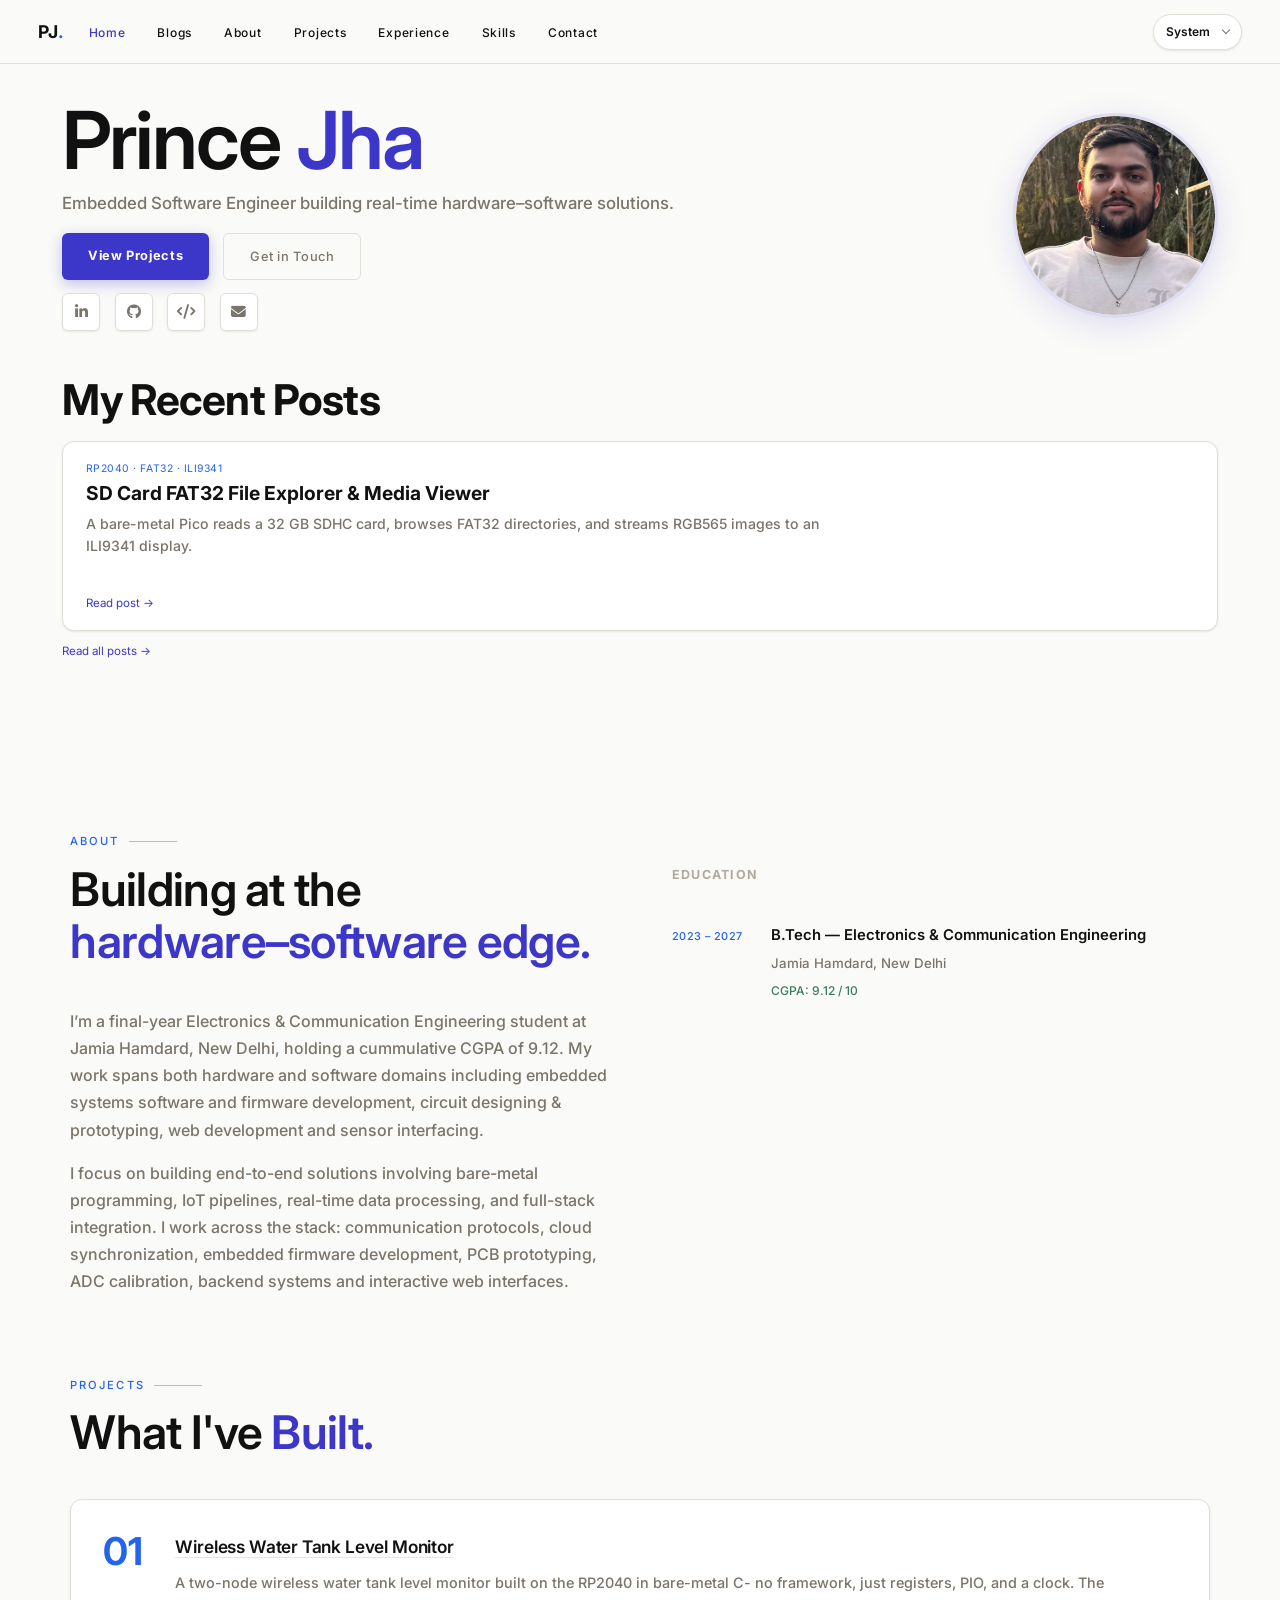
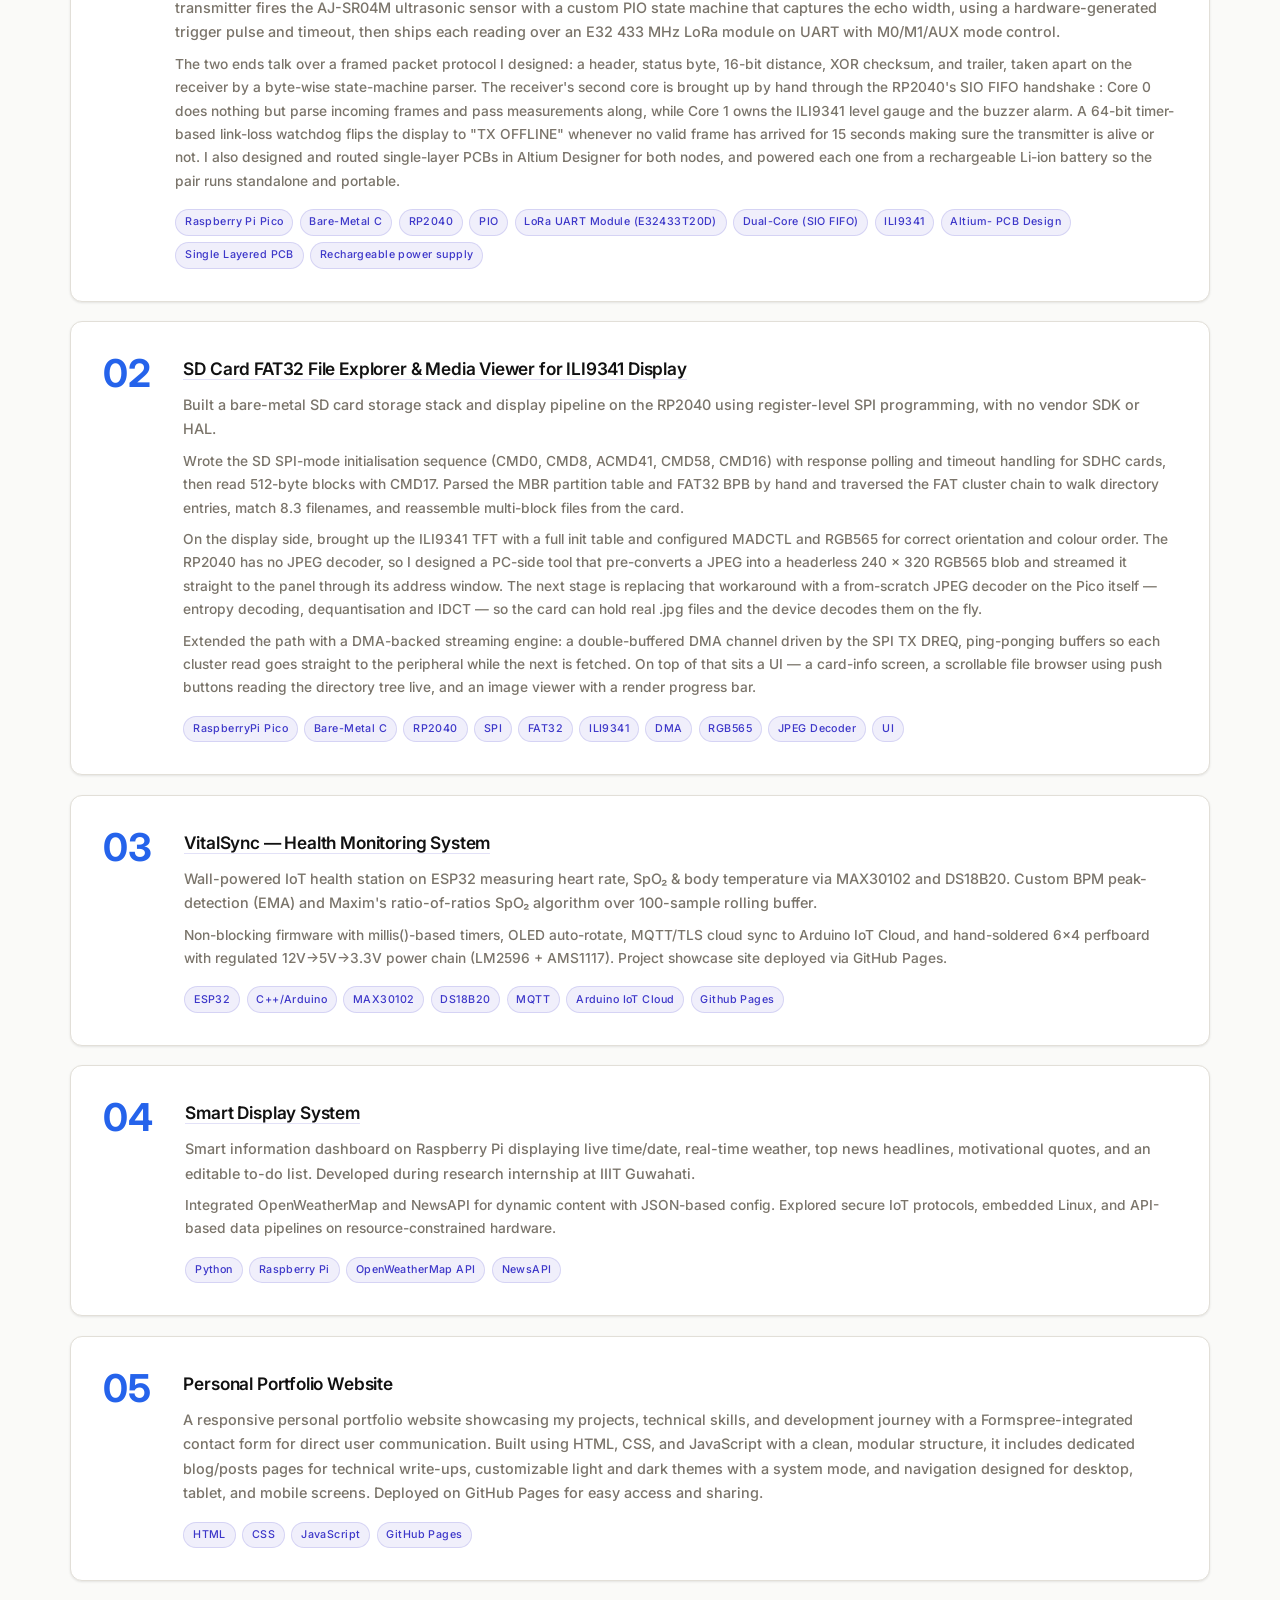
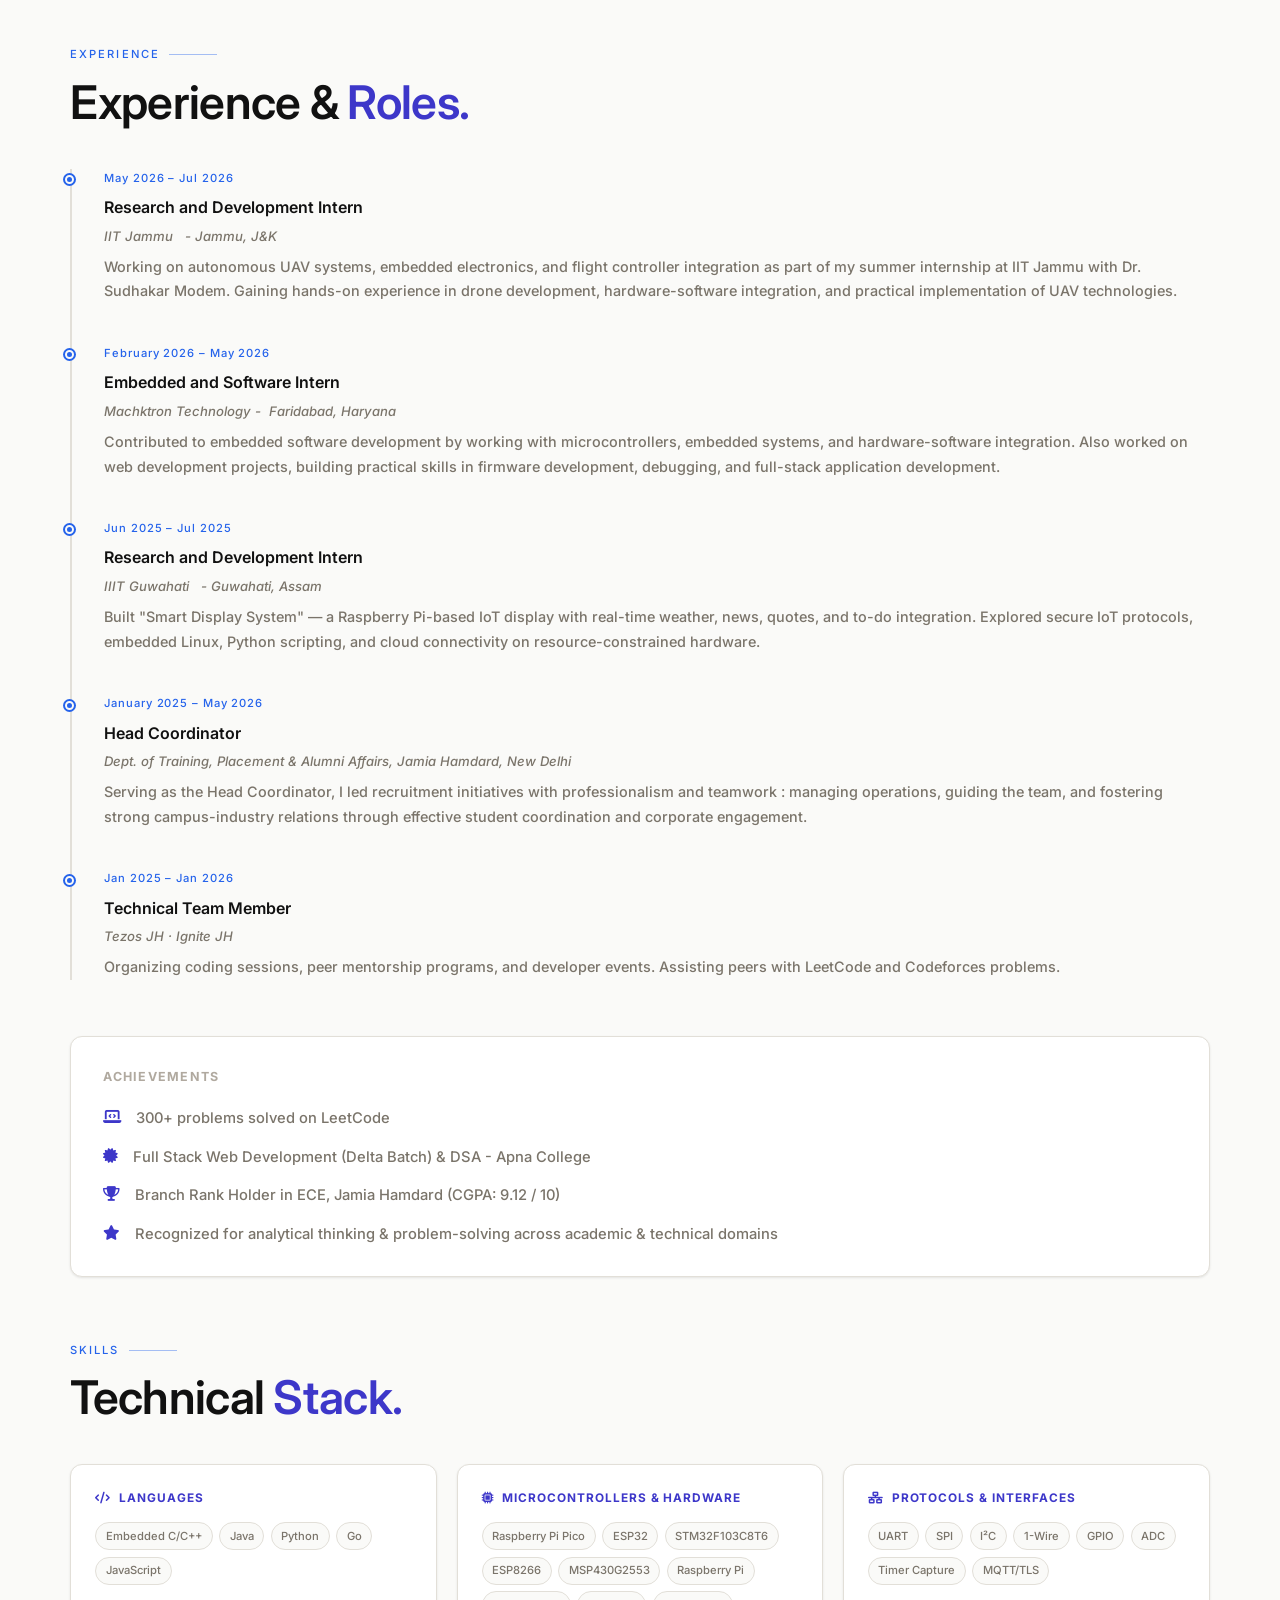
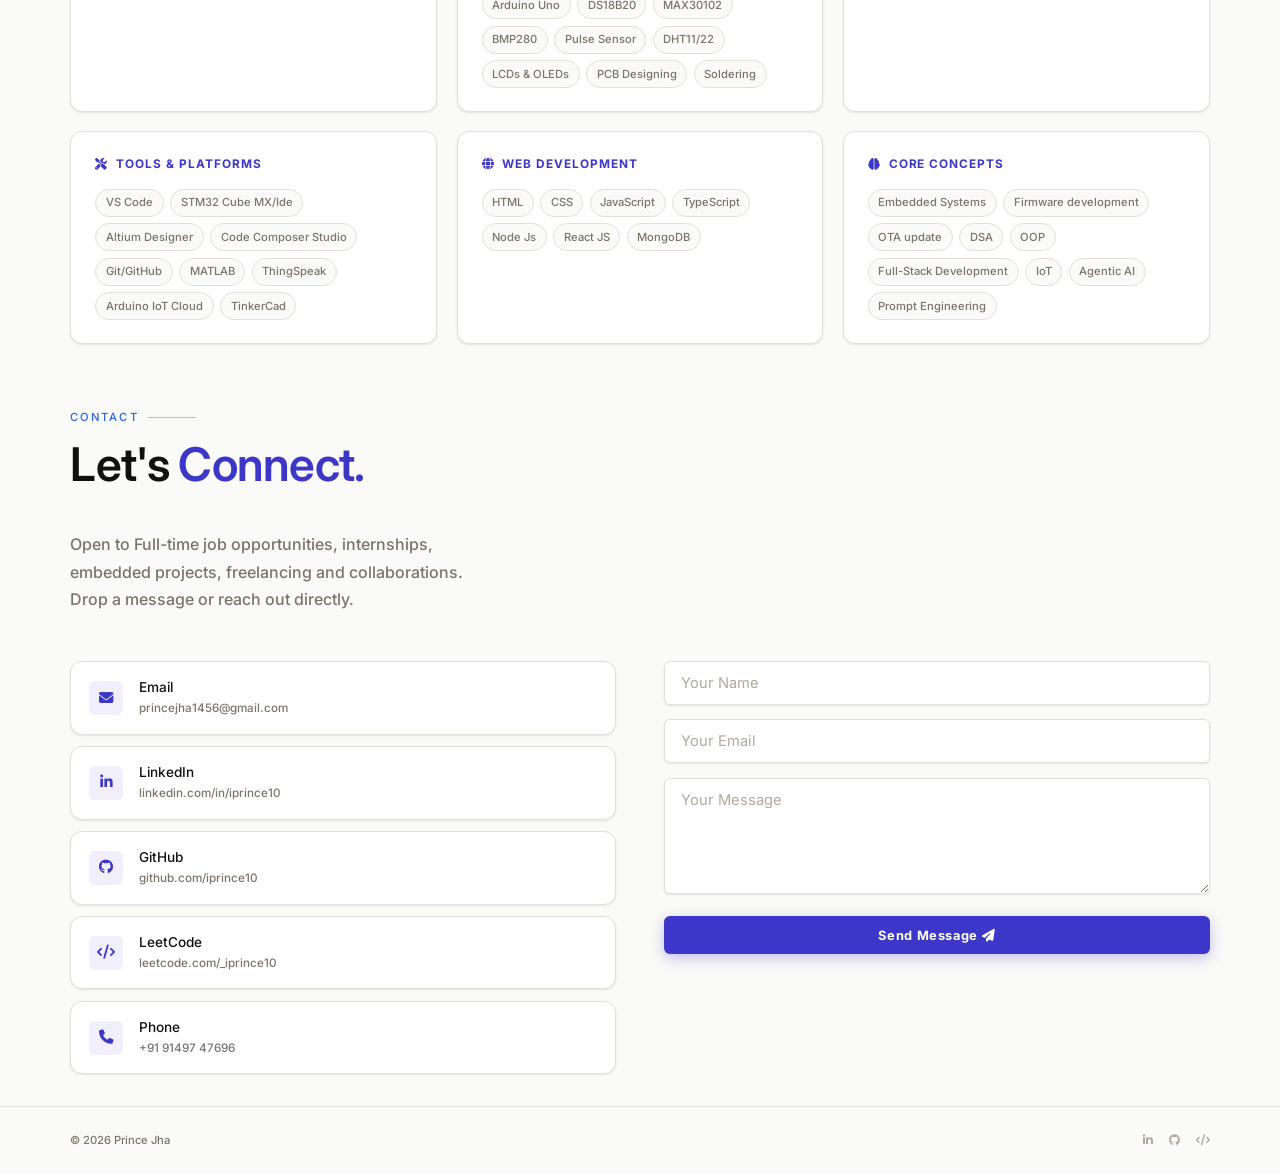
==== index.html @ e238ad6d "refactor HTML structure for improved readability and consistency" ====
<!DOCTYPE html>
<html lang="en">

<head>
  <meta charset="UTF-8" />
  <meta name="viewport" content="width=device-width, initial-scale=1.0" />
  <script src="/theme.js"></script>
  <title>Prince Jha — Embedded Engineer</title>
  <link rel="stylesheet" href="style.css" />
  <link href="https://fonts.googleapis.com/css2?family=Inter:wght@400;500;600;700&display=swap" rel="stylesheet" />
  <link rel="stylesheet" href="https://cdnjs.cloudflare.com/ajax/libs/font-awesome/6.5.0/css/all.min.css" />
  <link rel="icon" type="image/webp" href="/princee.webp?v=3">
</head>

<body>

  <!-- NAV -->
  <nav id="navbar">
    <div class="nav-logo">PJ<span class="dot">.</span></div>
    <ul class="nav-links">
      <li><a href="#home">Home</a></li>
      <li><a href="/blogs/">Blogs</a></li>
      <li><a href="#about">About</a></li>
      <li><a href="#projects">Projects</a></li>
      <li><a href="#experience">Experience</a></li>
      <li><a href="#skills">Skills</a></li>
      <li><a href="#contact">Contact</a></li>
    </ul>
    <div class="theme-control">
      <button class="theme-trigger" type="button" aria-expanded="false" aria-controls="theme-options"
        aria-label="Color theme: System">
        <span class="theme-current">System</span>
        <span class="theme-caret" aria-hidden="true"></span>
      </button>
      <div class="theme-options" id="theme-options" aria-label="Color theme options">
        <button type="button" class="theme-option" data-theme-choice="system">System</button>
        <button type="button" class="theme-option" data-theme-choice="light">Light</button>
        <button type="button" class="theme-option" data-theme-choice="dark">Dark</button>
      </div>
    </div>
    <button class="hamburger" id="hamburger" aria-label="Toggle menu">
      <span></span><span></span><span></span>
    </button>
  </nav>

  <!-- HERO -->
  <section id="home" class="hero section-alt">
    <div class="hero-identity">
      <!-- <p class="hero-tag">BTECH ECE UNderGrad @ Jamia Hamdard</p> -->
      <h1 class="hero-name">Prince <span class="accent">Jha</span></h1>
      <p class="hero-sub">Embedded Software Engineer building real-time hardware–software solutions.</p>
      <div class="hero-cta">
        <a href="#projects" class="btn-primary">View Projects</a>
        <a href="#contact" class="btn-outline">Get in Touch</a>
      </div>
      <div class="hero-socials">
        <a href="https://linkedin.com/in/iprince10" target="_blank" rel="noopener" aria-label="LinkedIn"><i
            class="fab fa-linkedin-in"></i></a>
        <a href="https://github.com/iprince10" target="_blank" rel="noopener" aria-label="GitHub"><i
            class="fab fa-github"></i></a>
        <a href="https://leetcode.com/_iprince10" target="_blank" rel="noopener" aria-label="LeetCode"><i
            class="fas fa-code"></i></a>
        <a href="mailto:princejha1456@gmail.com" aria-label="Email"><i class="fas fa-envelope"></i></a>
      </div>
    </div>
    <div class="hero-right">
      <div class="hero-img"><img src="princee.webp" alt="Prince Jha" /></div>
    </div>
    <aside class="recent-posts" aria-labelledby="recent-posts-title">
      <h2 id="recent-posts-title" class="recent-posts-title">My Recent Posts</h2>
      <a class="recent-post-card" href="/blogs/sd-card-fat32-media-viewer/">
        <span class="recent-post-kicker">RP2040 · FAT32 · ILI9341</span>
        <h3>SD Card FAT32 File Explorer &amp; Media Viewer</h3>
        <p>A bare-metal Pico reads a 32 GB SDHC card, browses FAT32 directories, and streams RGB565 images to an ILI9341
          display.</p>
        <span class="recent-post-read">Read post <span aria-hidden="true">→</span></span>
      </a>
      <a class="recent-posts-all" href="/blogs/">Read all posts <span aria-hidden="true">→</span></a>
    </aside>
  </section>

  <!-- ABOUT -->
  <section id="about" class="section">
    <div class="container">
      <div class="section-label"> About </div>
      <div class="about-grid">
        <div class="about-text">
          <h2 class="section-title">Building at the<br><span class="accent">hardware–software edge.</span></h2>
          <p>I’m a final-year Electronics & Communication Engineering student at Jamia Hamdard, New Delhi, holding
            a cummulative CGPA of 9.12. My work spans both hardware and software domains including embedded
            systems software and firmware development, circuit designing & prototyping, web development and sensor
            interfacing.</p>
          <p>I focus on building end-to-end solutions involving bare-metal programming, IoT pipelines, real-time data
            processing, and full-stack integration. I work across the stack: communication protocols,
            cloud synchronization, embedded firmware development, PCB prototyping, ADC calibration, backend systems and
            interactive web interfaces.</p>
          <!-- <div class="about-stats">
            <div class="stat"><span class="stat-num">9.12</span><span class="stat-label">CGPA</span></div>
            <div class="stat"><span class="stat-num">#1</span><span class="stat-label">Branch Rank</span></div>
            <div class="stat"><span class="stat-num">300+</span><span class="stat-label">LeetCode Problems</span></div>
          </div> -->
        </div>
        <div class="about-edu">
          <h3 class="sub-heading">Education</h3>
          <div class="edu-card">
            <div class="edu-year">2023 – 2027</div>
            <div class="edu-info">
              <strong>B.Tech — Electronics &amp; Communication Engineering</strong>
              <span>Jamia Hamdard, New Delhi</span>
              <span class="edu-cgpa">CGPA: 9.12 / 10</span>
            </div>
          </div>
          <!-- <div class="edu-card">
            <div class="edu-year">2022</div>
            <div class="edu-info">
              <strong>XII — CBSE</strong>
              <span>Jawahar Navodaya Vidyalaya, Reasi, J&K</span>
              <span class="edu-cgpa">87.0%</span>
            </div>
          </div>
          <div class="edu-card">
            <div class="edu-year">2020</div>
            <div class="edu-info">
              <strong>X — CBSE</strong>
              <span>Jawahar Navodaya Vidyalaya, Reasi, J&K</span>
              <span class="edu-cgpa">89.6%</span>
            </div>
          </div> -->
        </div>
      </div>
    </div>
  </section>

  <!-- PROJECTS -->
  <section id="projects" class="section">
    <div class="container">
      <div class="section-label"> projects</div>
      <h2 class="section-title">What I've <span class="accent">Built.</span></h2>
      <div class="projects-grid">
        <!--Project Cards start here -->
        <div class="project-card">
          <div class="project-number">01</div>
          <div class="project-body">
            <h3><a href="https://github.com/iprince10/Wireless_Water_Tank_Level_Monitor" target="_blank">Wireless Water
                Tank Level Monitor</a></h3>
            <p>A two-node wireless water tank level monitor built on the RP2040 in bare-metal C- no framework, just
              registers, PIO, and a clock. The transmitter fires the AJ-SR04M ultrasonic sensor with a custom PIO state
              machine that captures the echo width, using a hardware-generated trigger pulse and timeout, then ships
              each reading over an E32 433 MHz LoRa module on UART with M0/M1/AUX mode control.</p>
            <p class="project-detail">The two ends talk over a framed packet protocol I designed: a header, status byte,
              16-bit distance, XOR checksum, and trailer, taken apart on the receiver by a byte-wise state-machine
              parser. The receiver's second core is brought up by hand through the RP2040's SIO FIFO handshake : Core 0
              does nothing but parse incoming frames and pass measurements along, while Core 1 owns the ILI9341 level
              gauge and the buzzer alarm. A 64-bit timer-based link-loss watchdog flips the display to "TX OFFLINE"
              whenever no valid frame has arrived for 15 seconds making sure the transmitter is alive or
              not. I also designed and routed single-layer PCBs in Altium Designer for both nodes, and powered each one
              from a rechargeable Li-ion battery so the pair runs
              standalone and portable.
            </p>
            <div class="project-tags">
              <span>Raspberry Pi Pico</span><span>Bare-Metal C</span><span>RP2040</span><span>PIO</span><span>LoRa UART
                Module (E32433T20D)</span><span>Dual-Core (SIO FIFO)</span><span>ILI9341</span><span>Altium- PCB
                Design</span><span>Single Layered PCB</span><span>Rechargeable power supply</span>
            </div>
          </div>
        </div>

        <div class="project-card">
          <div class="project-number">02</div>
          <div class="project-body">
            <h3> <a href="https://github.com/iprince10/PicoProjects/tree/main/Pico_SDCard_ILI9341">SD Card FAT32 File
                Explorer & Media Viewer for ILI9341 Display</a></h3>
            <p>Built a bare-metal SD card storage stack and display pipeline on the RP2040 using register-level SPI
              programming, with no vendor SDK or HAL.
            </p>
            <p class="project-detail">Wrote the SD SPI-mode initialisation sequence (CMD0, CMD8, ACMD41, CMD58, CMD16)
              with response polling and timeout handling for SDHC cards, then read 512-byte blocks with CMD17. Parsed
              the MBR partition table and FAT32 BPB by hand and traversed the FAT cluster chain to walk directory
              entries, match 8.3 filenames, and reassemble multi-block files from the card.</p>
            <p class="project-detail">On the display side, brought up the ILI9341 TFT with a full init table and
              configured MADCTL and RGB565 for correct orientation and colour order. The RP2040 has no JPEG decoder, so
              I designed a PC-side tool that pre-converts a JPEG into a headerless 240 x 320 RGB565 blob and streamed it
              straight to the panel through its address window. The next stage is replacing that workaround with a
              from-scratch JPEG decoder on the Pico itself — entropy decoding, dequantisation and IDCT — so the card
              can hold real .jpg files and the device decodes them on the fly.</p>
            <p class="project-detail">Extended the path with a DMA-backed streaming engine: a double-buffered DMA
              channel driven by the SPI TX DREQ, ping-ponging buffers so each cluster read goes straight to the
              peripheral while the next is fetched. On top of that sits a UI — a card-info screen, a scrollable
              file browser using push buttons reading the directory tree live, and an image viewer with a render
              progress bar.</p>
            <div class="project-tags">
              <span>RaspberryPi Pico</span><span>Bare-Metal
                C</span><span>RP2040</span><span>SPI</span><span>FAT32</span><span>ILI9341</span><span>DMA</span><span>RGB565</span><span>JPEG
                Decoder</span><span> UI</span>
            </div>
          </div>
        </div>

        <div class="project-card">
          <div class="project-number">03</div>
          <div class="project-body">
            <!-- <h3>VitalSync — Health Monitoring System</h3> -->
            <h3><a href="https://iprince10.github.io/VitalSync_HealthMonitoringSystem/" target="_blank">VitalSync —
                Health Monitoring System</a></h3>
            <p>Wall-powered IoT health station on ESP32 measuring heart rate, SpO₂ &amp; body temperature via MAX30102
              and DS18B20. Custom BPM peak-detection (EMA) and Maxim's ratio-of-ratios SpO₂ algorithm over 100-sample
              rolling buffer.</p>
            <p class="project-detail">Non-blocking firmware with millis()-based timers, OLED auto-rotate, MQTT/TLS cloud
              sync to Arduino IoT Cloud, and hand-soldered 6×4 perfboard with regulated 12V→5V→3.3V power chain (LM2596
              + AMS1117). Project showcase site deployed via GitHub Pages.</p>
            <div class="project-tags">
              <span>ESP32</span><span>C++/Arduino</span><span>MAX30102</span><span>DS18B20</span><span>MQTT</span><span>Arduino
                IoT Cloud</span><span>Github Pages</span>
            </div>
          </div>
        </div>

        <div class="project-card">
          <div class="project-number">04</div>
          <div class="project-body">
            <h3><a href="https://github.com/iprince10/Smart-Display-System" target="_blank">Smart Display System</a>
            </h3>
            <p>Smart information dashboard on Raspberry Pi displaying live time/date, real-time weather, top news
              headlines, motivational quotes, and an editable to-do list. Developed during research internship at IIIT
              Guwahati.</p>
            <p class="project-detail">Integrated OpenWeatherMap and NewsAPI for dynamic content with JSON-based config.
              Explored secure IoT protocols, embedded Linux, and API-based data pipelines on resource-constrained
              hardware.</p>
            <div class="project-tags">
              <span>Python</span><span>Raspberry Pi</span><span>OpenWeatherMap API</span><span>NewsAPI</span>
            </div>
          </div>
        </div>

        <div class="project-card">
          <div class="project-number">05</div>
          <div class="project-body">
            <h3>Personal Portfolio Website</h3>
            <p>A responsive personal portfolio website showcasing my projects, technical skills, and development journey
              with a Formspree-integrated
              contact form for direct user communication. Built using HTML, CSS, and JavaScript with a clean, modular
              structure, it includes dedicated blog/posts pages for technical write-ups, customizable light and dark themes
              with a system mode, and navigation designed for desktop, tablet, and mobile screens. Deployed on GitHub
              Pages for easy access and sharing.</p>
            <div class="project-tags">
              <span>HTML</span><span>CSS</span><span>JavaScript</span><span>GitHub Pages</span>
            </div>
          </div>
        </div>
      </div>
    </div>
  </section>

  <!-- EXPERIENCE -->
  <section id="experience" class="section section-alt">
    <div class="container">
      <div class="section-label"> experience</div>
      <h2 class="section-title">Experience &amp; <span class="accent">Roles.</span></h2>
      <div class="timeline">

        <div class="timeline-item">
          <div class="timeline-date">May 2026 – Jul 2026</div>
          <div class="timeline-content">
            <h3>Research and Development Intern</h3>
            <span class="timeline-org">IIT Jammu &nbsp; - Jammu, J&K</span>
            <p>Working on autonomous UAV systems, embedded electronics, and flight controller integration as part of my
              summer internship at IIT Jammu with Dr. Sudhakar Modem. Gaining hands-on experience in drone development,
              hardware-software integration, and practical implementation of UAV technologies.</p>
          </div>
        </div>

        <div class="timeline-item">
          <div class="timeline-date">February 2026 – May 2026</div>
          <div class="timeline-content">
            <h3>Embedded and Software Intern</h3>
            <span class="timeline-org">Machktron Technology - &nbsp;Faridabad, Haryana</span>
            <p>Contributed to embedded software development by working with microcontrollers, embedded systems, and
              hardware-software integration. Also worked on web development projects, building practical skills in
              firmware development, debugging, and full-stack application development.</p>
          </div>
        </div>

        <div class="timeline-item">
          <div class="timeline-date">Jun 2025 – Jul 2025</div>
          <div class="timeline-content">
            <h3>Research and Development Intern</h3>
            <span class="timeline-org">IIIT Guwahati &nbsp; - Guwahati, Assam</span>
            <p>Built "Smart Display System" — a Raspberry Pi-based IoT display with real-time weather, news, quotes, and
              to-do integration. Explored secure IoT protocols, embedded Linux, Python scripting, and cloud connectivity
              on resource-constrained hardware.</p>
          </div>
        </div>

        <div class="timeline-item">
          <div class="timeline-date">January 2025 – May 2026</div>
          <div class="timeline-content">
            <h3>Head Coordinator</h3>
            <span class="timeline-org">Dept. of Training, Placement &amp; Alumni Affairs, Jamia Hamdard, New
              Delhi</span>
            <p>Serving as the Head Coordinator, I led recruitment initiatives with professionalism and teamwork :
              managing operations, guiding the team, and fostering strong campus-industry relations through effective
              student coordination and corporate engagement.</p>
          </div>
        </div>

        <div class="timeline-item">
          <div class="timeline-date">Jan 2025 – Jan 2026</div>
          <div class="timeline-content">
            <h3>Technical Team Member</h3>
            <span class="timeline-org">Tezos JH · Ignite JH </span>
            <p>Organizing coding sessions, peer mentorship programs, and developer events. Assisting peers with LeetCode
              and Codeforces problems.</p>
          </div>
        </div>

      </div>

      <div class="achievements">
        <h3 class="sub-heading" style="margin-bottom:1.2rem;">Achievements</h3>
        <div class="achieve-list">
          <div class="achieve-item"><i class="fas fa-laptop-code"></i><span>300+ problems solved on LeetCode</span>
          </div>
          <div class="achieve-item"><i class="fas fa-certificate"></i><span>Full Stack Web Development (Delta Batch)
              &amp; DSA - Apna College</span></div>
          <div class="achieve-item"><i class="fas fa-trophy"></i><span>Branch Rank Holder in ECE, Jamia Hamdard (CGPA:
              9.12
              / 10)</span></div>
          <div class="achieve-item"><i class="fas fa-star"></i><span>Recognized for analytical thinking &amp;
              problem-solving across academic &amp; technical domains</span></div>
        </div>
      </div>
    </div>
  </section>

  <!-- SKILLS -->
  <section id="skills" class="section section-alt">
    <div class="container">
      <div class="section-label"> skills</div>
      <h2 class="section-title">Technical <span class="accent">Stack.</span></h2>
      <div class="skills-grid">

        <div class="skill-group">
          <h4><i class="fas fa-code"></i> Languages</h4>
          <div class="skill-tags">
            <span>Embedded C/C++</span><span>Java</span><span>Python</span><span>Go</span>
            <span>JavaScript</span>
          </div>
        </div>

        <div class="skill-group">
          <h4><i class="fas fa-microchip"></i> Microcontrollers &amp; Hardware</h4>
          <div class="skill-tags">
            <span>Raspberry Pi
              Pico</span><span>ESP32</span><span>STM32F103C8T6</span><span>ESP8266</span><span>MSP430G2553</span><span>Raspberry
              Pi</span>
            <span>Arduino Uno</span><span>DS18B20</span><span>MAX30102</span><span>BMP280</span><span>Pulse
              Sensor</span>
            <span>DHT11/22</span><span>LCDs &amp; OLEDs</span><span>PCB Designing</span><span>Soldering</span>
          </div>
        </div>

        <div class="skill-group">
          <h4><i class="fas fa-network-wired"></i> Protocols &amp; Interfaces</h4>
          <div class="skill-tags">
            <span>UART</span><span>SPI</span><span>I²C</span><span>1-Wire</span>
            <span>GPIO</span><span>ADC</span><span>Timer Capture</span><span>MQTT/TLS</span>
          </div>
        </div>

        <div class="skill-group">
          <h4><i class="fas fa-tools"></i> Tools &amp; Platforms</h4>
          <div class="skill-tags">
            <span>VS Code</span><span>STM32 Cube MX/Ide</span><span>Altium Designer</span><span>Code Composer
              Studio</span><span>Git/GitHub</span>
            <span>MATLAB</span><span>ThingSpeak</span><span>Arduino IoT Cloud</span>
            <span>TinkerCad</span>
          </div>
        </div>

        <div class="skill-group">
          <h4><i class="fas fa-globe"></i> Web Development</h4>
          <div class="skill-tags">
            <span>HTML</span><span>CSS</span><span>JavaScript</span><span>TypeScript</span><span>Node
              Js</span><span>React JS</span><span>MongoDB</span>
          </div>
        </div>

        <div class="skill-group">
          <h4><i class="fas fa-brain"></i> Core Concepts</h4>
          <div class="skill-tags">
            <span>Embedded Systems</span><span>Firmware development</span><span>OTA
              update</span><span>DSA</span><span>OOP</span><span>Full-Stack
              Development</span><span>IoT</span>
            <span>Agentic AI</span><span>Prompt Engineering</span>
          </div>
        </div>
      </div>
    </div>
  </section>

  <!-- CONTACT -->
  <section id="contact" class="section">
    <div class="container">
      <div class="section-label"> contact</div>
      <h2 class="section-title">Let's <span class="accent">Connect.</span></h2>
      <p class="contact-sub">Open to Full-time job opportunities, internships, embedded projects, freelancing and
        collaborations.<br> Drop a message or
        reach out directly.</p>
      <div class="contact-grid">
        <div class="contact-links">
          <a href="mailto:princejha1456@gmail.com" class="contact-link">
            <i class="fas fa-envelope"></i>
            <div><span>Email</span><small>princejha1456@gmail.com</small></div>
          </a>
          <a href="https://linkedin.com/in/iprince10" target="_blank" class="contact-link">
            <i class="fab fa-linkedin-in"></i>
            <div><span>LinkedIn</span><small>linkedin.com/in/iprince10</small></div>
          </a>
          <a href="https://github.com/iprince10" target="_blank" class="contact-link">
            <i class="fab fa-github"></i>
            <div><span>GitHub</span><small>github.com/iprince10</small></div>
          </a>
          <a href="https://leetcode.com/_iprince10" target="_blank" class="contact-link">
            <i class="fas fa-code"></i>
            <div><span>LeetCode</span><small>leetcode.com/_iprince10</small></div>
          </a>
          <a href="tel:+919149747696" class="contact-link">
            <i class="fas fa-phone"></i>
            <div><span>Phone</span><small>+91 91497 47696</small></div>
          </a>
        </div>
        <form class="contact-form" id="contactForm" action="https://formspree.io/f/mjglrkdw" method="POST"
          accept-charset="UTF-8">
          <input type="hidden" name="_subject" value="New message from portfolio!" />
          <div class="form-group">
            <input type="text" id="name" name="name" placeholder="Your Name" required />
          </div>
          <div class="form-group">
            <input type="email" id="email" name="email" placeholder="Your Email" required />
          </div>
          <div class="form-group">
            <textarea id="message" name="message" rows="5" placeholder="Your Message" required></textarea>
          </div>
          <button type="submit" class="btn-primary">Send Message <i class="fas fa-paper-plane"></i></button>
        </form>
      </div>
    </div>
  </section>

  <!-- FOOTER -->
  <footer>
    <div class="container footer-inner">
      <span>© 2026 Prince Jha</span>
      <div class="footer-socials">
        <a href="https://linkedin.com/in/iprince10" target="_blank"><i class="fab fa-linkedin-in"></i></a>
        <a href="https://github.com/iprince10" target="_blank"><i class="fab fa-github"></i></a>
        <a href="https://leetcode.com/_iprince10" target="_blank"><i class="fas fa-code"></i></a>
      </div>
    </div>
  </footer>

  <script src="script.js"></script>
</body>

</html>
---- style.css ----
/* PRINCE JHA — PORTFOLIO CSS
   Theme: Light Editorial · Indigo + Blue */
:root {
  color-scheme: light;
  --bg: #fafaf8;
  --bg-alt: #fafaf8;    
  --surface: #ffffff;
  --surface-2: #f0eee9;
  --nav-bg: rgba(250, 250, 248, 0.92);

  --border: #e2dfd8;
  --border-light: #ece9e3;

  --text: #111111;
  --text-muted: #7a746a;
  --text-light: #b0a99f;

  /* Primary accent — deep indigo */
  --accent: #3d37c9;
  --accent-light: #5b56d6;
  --accent-dim: rgba(61, 55, 201, 0.08);
  --accent-dim2: rgba(61, 55, 201, 0.15);
  --button-text: #ffffff;

  /* Blue accent for section labels and supporting highlights */
  --highlight-blue: #2563eb;
  --highlight-blue-dim: rgba(37, 99, 235, 0.1);

  /* Tertiary — sage green */
  --sage: #3a7d5e;

  --font-mono: 'Inter', sans-serif;
  --font-sans: 'Inter', sans-serif;
  --radius: 6px;
  --radius-lg: 12px;
  --transition: 0.22s ease;
  --nav-h: 64px;

  --shadow-sm: 0 1px 3px rgba(0, 0, 0, 0.06), 0 1px 2px rgba(0, 0, 0, 0.04);
  --shadow: 0 4px 16px rgba(0, 0, 0, 0.07), 0 1px 4px rgba(0, 0, 0, 0.04);
  --shadow-lg: 0 12px 40px rgba(0, 0, 0, 0.1);
}

:root[data-theme="dark"] {
  color-scheme: dark;
  --bg: #111214;
  --bg-alt: #111214;
  --surface: #1b1d21;
  --surface-2: #25282d;
  --nav-bg: rgba(17, 18, 20, 0.94);
  --border: #353941;
  --border-light: #2b2e34;
  --text: #f1f2f4;
  --text-muted: #b3b8c2;
  --text-light: #858c98;
  --accent: #aaa5ff;
  --accent-light: #c0bdff;
  --accent-dim: rgba(170, 165, 255, 0.12);
  --accent-dim2: rgba(170, 165, 255, 0.24);
  --button-text: #17152e;
  --highlight-blue: #60a5fa;
  --highlight-blue-dim: rgba(96, 165, 250, 0.16);
  --sage: #8bcfa3;
  --shadow-sm: 0 1px 3px rgba(0, 0, 0, 0.28), 0 1px 2px rgba(0, 0, 0, 0.2);
  --shadow: 0 4px 16px rgba(0, 0, 0, 0.32), 0 1px 4px rgba(0, 0, 0, 0.22);
  --shadow-lg: 0 12px 40px rgba(0, 0, 0, 0.42);
}

*,
*::before,
*::after {
  box-sizing: border-box;
  margin: 0;
  padding: 0;
}

html {
  scroll-behavior: smooth;
}

body {
  background: var(--bg);
  color: var(--text);
  font-family: var(--font-sans);
  font-weight: 500;
  font-size: 16px;
  line-height: 1.7;
  -webkit-font-smoothing: antialiased;
}

a {
  color: inherit;
  text-decoration: none;
}

::-webkit-scrollbar {
  width: 5px;
}

::-webkit-scrollbar-track {
  background: var(--bg-alt);
}

::-webkit-scrollbar-thumb {
  background: var(--border);
  border-radius: 3px;
}

.container {
  max-width: 1080px;
  margin: 0 auto;
  padding: 0 2rem;
}

/* ── NAVBAR ── */
#navbar {
  position: fixed;
  top: 0;
  left: 0;
  right: 0;
  height: var(--nav-h);
  background: var(--nav-bg);
  backdrop-filter: blur(16px);
  border-bottom: 1px solid var(--border);
  display: flex;
  align-items: center;
  justify-content: space-between;
  padding: 0 2.5rem;
  z-index: 1000;
  transform: translateY(0);
  transition: transform 220ms ease;
}

#navbar.nav-hidden {
  transform: translateY(-100%);
  pointer-events: none;
}

@media (prefers-reduced-motion: reduce) {
  #navbar { transition-duration: 0.01ms; }
}

.nav-logo {
  font-family: var(--font-mono);
  font-size: 1.1rem;
  font-weight: 700;
  color: var(--text);
  letter-spacing: 0.04em;
}

.nav-logo .dot {
  color: var(--highlight-blue);
}

.theme-control {
  position: relative;
  margin-left: auto;
}

.theme-trigger {
  display: inline-flex;
  align-items: center;
  gap: 0.8rem;
  min-height: 36px;
  padding: 0.4rem 0.75rem;
  border: 1px solid var(--border);
  border-radius: 999px;
  background: var(--surface);
  box-shadow: var(--shadow-sm);
  color: var(--text);
  font: 600 0.75rem var(--font-sans);
  cursor: pointer;
  transition: border-color var(--transition), box-shadow var(--transition), background var(--transition);
}

.theme-trigger:hover,
.theme-control.is-open .theme-trigger {
  border-color: var(--accent-dim2);
  box-shadow: var(--shadow);
}

.theme-trigger:focus-visible {
  outline: 0;
  border-color: var(--accent);
  box-shadow: 0 0 0 3px var(--accent-dim);
}

.theme-caret {
  width: 6px;
  height: 6px;
  border-right: 1.5px solid var(--text-muted);
  border-bottom: 1.5px solid var(--text-muted);
  transform: translateY(-2px) rotate(45deg);
  transition: transform var(--transition);
}

.theme-control.is-open .theme-caret {
  transform: translateY(1px) rotate(225deg);
}

.theme-options {
  position: absolute;
  z-index: 1100;
  top: calc(100% + 0.45rem);
  right: 0;
  width: 132px;
  padding: 0.3rem;
  border: 1px solid var(--border);
  border-radius: var(--radius-lg);
  background: var(--surface);
  box-shadow: var(--shadow);
  opacity: 0;
  visibility: hidden;
  transform: translateY(-4px);
  pointer-events: none;
  transition: opacity var(--transition), transform var(--transition), visibility var(--transition);
}

.theme-options::before {
  content: '';
  position: absolute;
  top: -0.45rem;
  left: 0;
  right: 0;
  height: 0.45rem;
}

.theme-control.is-open .theme-options {
  opacity: 1;
  visibility: visible;
  transform: translateY(0);
  pointer-events: auto;
}

.theme-option {
  display: block;
  width: 100%;
  padding: 0.55rem 0.65rem;
  border: 0;
  border-radius: calc(var(--radius) - 1px);
  background: transparent;
  color: var(--text);
  text-align: left;
  font: 500 0.75rem var(--font-sans);
  cursor: pointer;
}

.theme-option:hover,
.theme-option:focus-visible,
.theme-option[aria-pressed="true"] {
  outline: 0;
  background: var(--accent-dim);
  color: var(--accent);
}

.nav-links {
  list-style: none;
  display: flex;
  gap: 2rem;
  margin-left: 1.5rem;
}

.nav-links a {
  font-family: var(--font-mono);
  font-size: 0.75rem;
  letter-spacing: 0.06em;
  color: var(--text);
  transition: color var(--transition);
}

.nav-links a:hover {
  color: var(--accent);
}

.hamburger {
  display: none;
  flex-direction: column;
  gap: 5px;
  background: none;
  border: none;
  cursor: pointer;
  padding: 4px;
}

.hamburger span {
  display: block;
  width: 22px;
  height: 2px;
  background: var(--text);
  border-radius: 2px;
  transition: all 0.3s;
}

@media (max-width: 768px) {
  .hamburger {
    display: flex;
    transform: translateX(4px);
  }

  .theme-control { margin-left: auto; margin-right: 0.75rem; }

  .nav-links {
    display: flex;
    position: absolute;
    top: var(--nav-h);
    right: 0.75rem;
    left: auto;
    width: max-content;
    min-width: 0;
    max-width: calc(100vw - 1.5rem);
    max-height: calc(100dvh - var(--nav-h) - 1.5rem);
    overflow-y: auto;
    background: var(--surface);
    border: 1px solid var(--border);
    border-radius: var(--radius-lg);
    box-shadow: var(--shadow);
    flex-direction: column;
    gap: 0;
    padding: 0.65rem 0;
    text-align: left;
    margin-left: 0;
    opacity: 0;
    visibility: hidden;
    transform: translateX(0.5rem);
    pointer-events: none;
    transition: opacity var(--transition), transform var(--transition), visibility var(--transition);
  }

  .nav-links.open {
    opacity: 1;
    visibility: visible;
    transform: translateX(0);
    pointer-events: auto;
  }

  .nav-links li {
    padding: 0;
  }

  .nav-links a {
    display: block;
    padding: 0.8rem 1.1rem;
    white-space: nowrap;
  }
}

/* ── HERO ── */

@media (max-width: 1000px) and (min-width: 769px) {
  .nav-links { gap: 1rem; }
}

.hero {
  min-height: min(100svh, 800px);
  display: flex;
  align-items: center;
  justify-content: space-between;
  padding: 0 max(2.5rem, calc((100% - 1080px) / 2));
  padding-top: var(--nav-h);
  gap: 2rem;
  position: relative;
}

.hero-content {
  position: relative;
  z-index: 1;
  max-width: 580px;
}

.hero-tag {
  display: inline-flex;
  align-items: center;
  gap: 0.5rem;
  font-family: var(--font-mono);
  font-size: 0.72rem;
  color: var(--accent);
  letter-spacing: 0.12em;
  text-transform: uppercase;
  background: var(--accent-dim);
  padding: 0.3rem 0.8rem;
  border-radius: 20px;
  border: 1px solid var(--accent-dim2);
  margin-bottom: 1.4rem;
  opacity: 0;
  animation: fadeUp 0.6s ease 0.2s forwards;
}

.hero-name {
  font-family: var(--font-sans);
  font-size: clamp(3rem, 7vw, 5.5rem);
  font-weight: 600;
  line-height: 1.03;
  letter-spacing: -0.025em;
  margin-bottom: 1.2rem;
  color: var(--text);
  opacity: 0;
  animation: fadeUp 0.6s ease 0.35s forwards;
}

.hero-name .accent {
  color: var(--accent);
}

.hero-sub {
  font-size: 1.05rem;
  color: var(--text-muted);
  max-width: 430px;
  line-height: 1.7;
  margin-bottom: 2.2rem;
  opacity: 0;
  animation: fadeUp 0.6s ease 0.5s forwards;
}

.hero-cta {
  display: flex;
  gap: 0.9rem;
  flex-wrap: wrap;
  margin-bottom: 2.5rem;
  opacity: 0;
  animation: fadeUp 0.6s ease 0.65s forwards;
}

.btn-primary {
  display: inline-block;
  padding: 0.72rem 1.6rem;
  background: var(--accent);
  color: var(--button-text);
  font-family: var(--font-mono);
  font-size: 0.8rem;
  font-weight: 700;
  letter-spacing: 0.05em;
  border-radius: var(--radius);
  transition: background var(--transition), transform var(--transition), box-shadow var(--transition);
  border: none;
  cursor: pointer;
  box-shadow: 0 4px 14px rgba(61, 55, 201, 0.3);
}

.btn-primary:hover {
  background: var(--accent-light);
  transform: translateY(-2px);
  box-shadow: 0 6px 22px rgba(61, 55, 201, 0.38);
}

.btn-outline {
  display: inline-block;
  padding: 0.72rem 1.6rem;
  border: 1.5px solid var(--border);
  color: var(--text-muted);
  font-family: var(--font-mono);
  font-size: 0.8rem;
  letter-spacing: 0.05em;
  border-radius: var(--radius);
  transition: border-color var(--transition), color var(--transition);
}

.btn-outline:hover {
  border-color: var(--accent);
  color: var(--accent);
}

.hero-socials {
  display: flex;
  gap: 0.9rem;
  opacity: 0;
  animation: fadeUp 0.6s ease 0.8s forwards;
}

.hero-socials a {
  width: 38px;
  height: 38px;
  display: flex;
  align-items: center;
  justify-content: center;
  border: 1.5px solid var(--border);
  border-radius: var(--radius);
  color: var(--text-muted);
  font-size: 0.92rem;
  background: var(--surface);
  box-shadow: var(--shadow-sm);
  transition: color var(--transition), border-color var(--transition), box-shadow var(--transition);
}

.hero-socials a:hover {
  color: var(--accent);
  border-color: var(--accent);
  box-shadow: 0 4px 12px rgba(61, 55, 201, 0.15);
}

.hero-right {
  display: flex;
  flex-direction: column;
  align-items: center;
  gap: 1.2rem;
  flex-shrink: 0;
  z-index: 1;
}

.hero-img {
  width: 260px;
  height: 260px;
  border-radius: 50%;
  overflow: hidden;
  border: 3px solid var(--accent-dim2);
  box-shadow: 0 8px 32px rgba(61, 55, 201, 0.15);
}

.hero-img img {
  width: 100%;
  height: 100%;
  object-fit: cover;
  object-position: center 15%;
}

.hero-badge {
  position: relative;
  width: 120px;
  height: 120px;
}

.badge-ring {
  position:absolute;
  inset: 0;
  border-radius: 50%;
  border: 1.5px solid var(--border);
  display: flex;
  align-items: center;
  justify-content: center;
  font-family: var(--font-mono);
  font-size: 0.42rem;
  letter-spacing: 0.25em;
  color: var(--text-light);
  animation: spin 18s linear infinite;
  background: linear-gradient(135deg, var(--accent-dim), transparent);
}

.badge-ring span {
  position: absolute;
}

.badge-ring span:nth-child(1) {
  transform: rotate(0deg) translateY(-52px);
}

.badge-ring span:nth-child(2) {
  transform: rotate(90deg) translateY(-52px);
}

.badge-ring span:nth-child(3) {
  transform: rotate(180deg) translateY(-52px);
}

.badge-ring span:nth-child(4) {
  transform: rotate(270deg) translateY(-52px);
}

.badge-sep {
  color: var(--highlight-blue) !important;
  font-size: 0.55rem;
}

.badge-ring span:nth-child(5) {
  transform: rotate(45deg) translateY(-52px);
}

.badge-ring span:nth-child(6) {
  transform: rotate(135deg) translateY(-52px);
}

.badge-ring span:nth-child(7) {
  transform: rotate(225deg) translateY(-52px);
}

.badge-ring span:nth-child(8) {
  transform: rotate(315deg) translateY(-52px);
}

.badge-center {
  position: absolute;
  inset: 0;
  display: flex;
  align-items: center;
  justify-content: center;
  font-size: 1.6rem;
  color: var(--accent);
}

@media (max-width: 768px) {

  .hero {
    flex-direction: column;
    justify-content: center;
    align-items: center;
    text-align: center;
    padding: 0 1.5rem;
    padding-top: calc(var(--nav-h) + 1.5rem);
    gap: 2rem;
  }

  .hero-content {
    max-width: 100%;
  }

  .hero-cta {
    justify-content: center;
  }

  .hero-socials {
    justify-content: center;
  }

  .hero-right {
    order: -1;
    /* puts image above text */
  }

  .hero-img {
    width: 150px;
    height: 150px;
  }

  .hero-badge {
    width: 90px;
    height: 90px;
  }

  .badge-ring span:nth-child(1) {
    transform: rotate(0deg) translateY(-38px);
  }

  .badge-ring span:nth-child(2) {
    transform: rotate(90deg) translateY(-38px);
  }

  .badge-ring span:nth-child(3) {
    transform: rotate(180deg) translateY(-38px);
  }

  .badge-ring span:nth-child(4) {
    transform: rotate(270deg) translateY(-38px);
  }

  .badge-ring span:nth-child(5) {
    transform: rotate(45deg) translateY(-38px);
  }

  .badge-ring span:nth-child(6) {
    transform: rotate(135deg) translateY(-38px);
  }

  .badge-ring span:nth-child(7) {
    transform: rotate(225deg) translateY(-38px);
  }

  .badge-ring span:nth-child(8) {
    transform: rotate(315deg) translateY(-38px);
  }
}

/* ── SECTIONS ── */
.section {
  padding: 2rem 0;
}

.section-alt {
  background: var(--bg-alt);
}

.section-label {
  font-family: var(--font-mono);
  font-size: 0.7rem;
  color: var(--highlight-blue);
  letter-spacing: 0.18em;
  text-transform: uppercase;
  margin-bottom: 0.8rem;
  display: flex;
  align-items: center;
  gap: 0.6rem;
}

.section-label::after {
  content: '';
  flex: 1;
  max-width: 48px;
  height: 1px;
  background: var(--highlight-blue);
  opacity: 0.4;
}

.section-title {
  font-size: clamp(1.9rem, 4vw, 2.9rem);
  font-weight: 600;
  line-height: 1.12;
  letter-spacing: -0.015em;
  margin-bottom: 2.5rem;
}

.section-title .accent {
  color: var(--accent);
}

.sub-heading {
  font-family: var(--font-mono);
  font-size: 0.78rem;
  color: var(--text-light);
  letter-spacing: 0.1em;
  text-transform: uppercase;
  margin-bottom: 1.4rem;
}

/* ── ABOUT ── */
.about-grid {
  display: grid;
  grid-template-columns: 1fr 1fr;
  gap: 4rem;
  align-items: start;
}

@media (max-width: 768px) {
  .about-grid {
    grid-template-columns: 1fr;
    gap: 2.5rem;
  }
}

.about-text p {
  color: var(--text-muted);
  margin-bottom: 1rem;
  font-size: 1rem;
}

.about-stats {
  display: flex;
  gap: 0;
  margin-top: 2rem;
  border: 1px solid var(--border);
  border-radius: var(--radius-lg);
  overflow: hidden;
  background: var(--surface);
  box-shadow: var(--shadow-sm);
}

.stat {
  flex: 1;
  display: flex;
  flex-direction: column;
  align-items: center;
  padding: 1.1rem 0.5rem;
  border-right: 1px solid var(--border);
  text-align: center;
}

.stat:last-child {
  border-right: none;
}

.stat-num {
  font-family: var(--font-mono);
  font-size: 1.7rem;
  font-weight: 700;
  color: var(--accent);
  line-height: 1;
}

.stat-label {
  font-size: 0.72rem;
  color: var(--text-muted);
  margin-top: 0.3rem;
}

.edu-card {
  display: flex;
  gap: 1.2rem;
  padding: 1rem 0;
  border-bottom: 1px solid var(--border-light);
}

.edu-card:last-child {
  border-bottom: none;
}

.edu-year {
  font-family: var(--font-mono);
  font-size: 0.68rem;
  color: var(--highlight-blue);
  min-width: 80px;
  padding-top: 0.25rem;
  letter-spacing: 0.04em;
}

.edu-info {
  display: flex;
  flex-direction: column;
  gap: 0.2rem;
}

.edu-info strong {
  font-size: 0.93rem;
  font-weight: 600;
  color: var(--text);
}

.edu-info span {
  font-size: 0.83rem;
  color: var(--text-muted);
}

.edu-cgpa {
  font-family: var(--font-mono) !important;
  font-size: 0.75rem !important;
  color: var(--sage) !important;
  margin-top: 0.2rem;
}

/* ── SKILLS ── */
.skills-grid {
  display: grid;
  grid-template-columns: repeat(auto-fit, minmax(300px, 1fr));
  gap: 1.2rem;
}

.skill-group {
  background: var(--surface);
  border: 1px solid var(--border);
  border-radius: var(--radius-lg);
  padding: 1.4rem 1.5rem;
  box-shadow: var(--shadow-sm);
  transition: box-shadow var(--transition), transform var(--transition), border-color var(--transition);
}

.skill-group:hover {
  box-shadow: var(--shadow);
  transform: translateY(-2px);
  border-color: var(--accent-dim2);
}

.skill-group h4 {
  font-family: var(--font-mono);
  font-size: 0.74rem;
  color: var(--accent);
  letter-spacing: 0.08em;
  margin-bottom: 0.9rem;
  display: flex;
  align-items: center;
  gap: 0.5rem;
  text-transform: uppercase;
}

.skill-tags {
  display: flex;
  flex-wrap: wrap;
  gap: 0.4rem;
}

.skill-tags span {
  font-family: var(--font-mono);
  font-size: 0.7rem;
  padding: 0.22rem 0.6rem;
  border: 1px solid var(--border);
  border-radius: 20px;
  color: var(--text-muted);
  background: var(--bg);
  transition: all var(--transition);
}

.skill-group:hover .skill-tags span {
  border-color: var(--accent-dim2);
  color: var(--text);
}

/* ── PROJECTS ── */
.projects-grid {
  display: flex;
  flex-direction: column;
  gap: 1.2rem;
}

.project-card {
  display: flex;
  gap: 2rem;
  background: var(--surface);
  border: 1px solid var(--border);
  border-radius: var(--radius-lg);
  padding: 2rem;
  box-shadow: var(--shadow-sm);
  transition: box-shadow var(--transition), transform var(--transition), border-color var(--transition);
}

.project-card:hover {
  box-shadow: var(--shadow-lg);
  transform: translateY(-3px);
  border-color: rgba(61, 55, 201, 0.2);
}

.project-number {
  font-family: var(--font-mono);
  font-size: 2.4rem;
  font-weight: 700;
  color: var(--highlight-blue);
  line-height: 1;
  flex-shrink: 0;
  transition: color var(--transition);
  user-select: none;
}

.project-card:hover .project-number {
  color: var(--highlight-blue);
}

.project-body h3 {
  font-size: 1.08rem;
  font-weight: 600;
  margin-bottom: 0.6rem;
  color: var(--text);
  letter-spacing: -0.01em;
}

.project-body p {
  color: var(--text-muted);
  font-size: 0.9rem;
  margin-bottom: 0.5rem;
}

.project-detail {
  font-size: 0.86rem !important;
}

.project-tags {
  display: flex;
  flex-wrap: wrap;
  gap: 0.4rem;
  margin-top: 1rem;
}

.project-tags span {
  font-family: var(--font-mono);
  font-size: 0.67rem;
  padding: 0.2rem 0.55rem;
  background: var(--accent-dim);
  color: var(--accent);
  border-radius: 20px;
  letter-spacing: 0.04em;
  border: 1px solid var(--accent-dim2);
}

.project-body h3 a {
  color: inherit;
  text-decoration: none;
  border-bottom: 1.5px solid var(--accent-dim2);
  transition: border-color var(--transition), color var(--transition);
}

.project-body h3 a:hover {
  color: var(--accent);
  border-bottom-color: var(--accent);
}

@media (max-width: 600px) {
  .project-card {
    flex-direction: column;
    gap: 1rem;
  }

  .project-number {
    font-size: 1.8rem;
  }
}

/* ── TIMELINE ── */
.timeline {
  border-left: 2px solid var(--border);
  padding-left: 2rem;
  margin-bottom: 3.5rem;
}

.timeline-item {
  position: relative;
  margin-bottom: 2.5rem;
}

.timeline-item::before {
  content: '';
  position: absolute;
  left: -2.45rem;
  top: 0.4rem;
  width: 9px;
  height: 9px;
  background: var(--highlight-blue);
  border-radius: 50%;
  border: 2px solid var(--bg-alt);
  box-shadow: 0 0 0 2px var(--highlight-blue);
}

.timeline-date {
  font-family: var(--font-mono);
  font-size: 0.7rem;
  color: var(--highlight-blue);
  letter-spacing: 0.08em;
  margin-bottom: 0.4rem;
}

.timeline-content h3 {
  font-size: 1rem;
  font-weight: 600;
  margin-bottom: 0.2rem;
}

.timeline-org {
  font-size: 0.82rem;
  color: var(--text-muted);
  display: block;
  margin-bottom: 0.5rem;
  font-style: italic;
}

.timeline-content p {
  font-size: 0.9rem;
  color: var(--text-muted);
}

.achievements {
  background: var(--surface);
  border: 1px solid var(--border);
  border-radius: var(--radius-lg);
  padding: 1.8rem 2rem;
  box-shadow: var(--shadow-sm);
}

.achieve-list {
  display: flex;
  flex-direction: column;
  gap: 0.85rem;
}

.achieve-item {
  display: flex;
  align-items: flex-start;
  gap: 0.9rem;
  font-size: 0.92rem;
  color: var(--text-muted);
}

.achieve-item i {
  color: var(--accent);
  margin-top: 0.25rem;
  flex-shrink: 0;
}

/* ── CONTACT ── */
.contact-sub {
  color: var(--text-muted);
  max-width: 440px;
  margin-bottom: 3rem;
}

.contact-grid {
  display: grid;
  grid-template-columns: 1fr 1fr;
  gap: 3rem;
  align-items: start;
}

@media (max-width: 768px) {
  .contact-grid {
    grid-template-columns: 1fr;
  }
}

.contact-links {
  display: flex;
  flex-direction: column;
  gap: 0.7rem;
}

.contact-link {
  display: flex;
  align-items: center;
  gap: 1rem;
  padding: 0.9rem 1.1rem;
  background: var(--surface);
  border: 1px solid var(--border);
  border-radius: var(--radius-lg);
  box-shadow: var(--shadow-sm);
  transition: border-color var(--transition), box-shadow var(--transition), transform var(--transition);
}

.contact-link:hover {
  border-color: var(--accent);
  box-shadow: 0 4px 14px rgba(61, 55, 201, 0.1);
  transform: translateX(4px);
}

.contact-link i {
  width: 34px;
  height: 34px;
  display: flex;
  align-items: center;
  justify-content: center;
  background: var(--accent-dim);
  color: var(--accent);
  border-radius: var(--radius);
  font-size: 0.9rem;
  flex-shrink: 0;
}

.contact-link div {
  display: flex;
  flex-direction: column;
}

.contact-link span {
  font-size: 0.85rem;
  font-weight: 500;
  color: var(--text);
}

.contact-link small {
  font-size: 0.73rem;
  color: var(--text-muted);
  font-family: var(--font-mono);
}

.contact-form {
  display: flex;
  flex-direction: column;
  gap: 0.9rem;
}

.form-group input,
.form-group textarea {
  width: 100%;
  background: var(--surface);
  border: 1.5px solid var(--border);
  border-radius: var(--radius);
  padding: 0.75rem 1rem;
  color: var(--text);
  font-family: var(--font-sans);
  font-size: 0.92rem;
  outline: none;
  transition: border-color var(--transition), box-shadow var(--transition);
  resize: vertical;
  box-shadow: var(--shadow-sm);
}

.form-group input:focus,
.form-group textarea:focus {
  border-color: var(--accent);
  box-shadow: 0 0 0 3px var(--accent-dim);
}

.form-group input::placeholder,
.form-group textarea::placeholder {
  color: var(--text-light);
}

.form-msg {
  font-size: 0.8rem;
  font-family: var(--font-mono);
  margin-top: 0.4rem;
  color: var(--sage);
}

/* ── FOOTER ── */
footer {
  padding: 1.5rem 0;
  border-top: 1px solid var(--border);
  background: var(--bg-alt);
}

.footer-inner {
  display: flex;
  align-items: center;
  justify-content: space-between;
  flex-wrap: wrap;
  gap: 1rem;
  font-family: var(--font-mono);
  font-size: 0.7rem;
  color: var(--text-muted);
}

.footer-socials {
  display: flex;
  gap: 1rem;
}

.footer-socials a {
  color: var(--text-light);
  transition: color var(--transition);
}

.footer-socials a:hover {
  color: var(--accent);
}

/* ── ANIMATIONS ── */
@keyframes fadeUp {
  from {
    opacity: 0;
    transform: translateY(18px);
  }

  to {
    opacity: 1;
    transform: translateY(0);
  }
}

@keyframes fadeIn {
  from {
    opacity: 0;
  }

  to {
    opacity: 1;
  }
}

@keyframes spin {
  from {
    transform: rotate(0deg);
  }

  to {
    transform: rotate(360deg);
  }
}

.reveal {
  opacity: 0;
  transform: translateY(20px);
  transition: opacity 0.55s ease, transform 0.55s ease;
}

.reveal.visible {
  opacity: 1;
  transform: none;
}

@media (max-width: 480px) {
  #navbar {
    padding: 0 1.2rem;
  }

  .hero {
    padding-left: 1.2rem;
    padding-right: 1.2rem;
  }
}

/* Compact landing screen and recent writing */
#home.hero {
  min-height: 640px;
  height: 100vh;
  height: 100svh;
  max-height: 900px;
  display: grid;
  grid-template-columns: minmax(0, 1.05fr) minmax(0, 0.95fr);
  grid-template-areas: "identity portrait" "identity posts";
  grid-template-rows: auto auto;
  align-items: center;
  align-content: center;
  justify-content: initial;
  column-gap: clamp(2rem, 6vw, 5.5rem);
  row-gap: 1rem;
  padding: calc(var(--nav-h) + 1.25rem) max(2.5rem, calc((100% - 1080px) / 2)) 2rem;
}

.hero-identity { grid-area: identity; max-width: 540px; align-self: center; transform: translateY(-0.7rem); }
.hero-identity .hero-tag { margin-bottom: 0.85rem; }
.hero-identity .hero-name { font-size: clamp(2.8rem, 5.3vw, 4.65rem); margin-bottom: 0.65rem; }
.hero-identity .hero-sub { margin-bottom: 1.2rem; }
.hero-identity .hero-cta { margin-bottom: 1.25rem; }
.hero-right { grid-area: portrait; justify-self: end; align-self: start; padding: 0 0 1.1rem; transform: translate(2px, -8px); }
.hero-img { width: clamp(145px, 17vw, 205px); height: clamp(145px, 17vw, 205px); opacity: 0; animation: fadeUp 0.6s ease 0.35s forwards; }
.recent-posts { grid-area: posts; width: 100%; max-width: none; align-self: center; text-align: left; opacity: 0; animation: fadeUp 0.6s ease 0.65s forwards; }
.recent-posts-title { font: 700 0.92rem var(--font-mono); letter-spacing: 0.12em; margin-bottom: 0.65rem; }
.recent-post-card { display: block; padding: 0.8rem 0 0.9rem; border-top: 1px solid var(--border); border-bottom: 1px solid var(--border); transition: border-color var(--transition); }
.recent-post-card:hover { border-color: var(--accent); }
.recent-post-kicker { font: 0.65rem var(--font-mono); color: var(--highlight-blue); letter-spacing: 0.05em; }
.recent-post-card h3 { margin: 0.35rem 0; font-size: 1.12rem; line-height: 1.35; }
.recent-post-card p { color: var(--text-muted); font-size: 0.88rem; line-height: 1.55; }
.recent-post-read, .recent-posts-all { display: inline-block; margin-top: 0.8rem; font: 0.68rem var(--font-mono); color: var(--accent); }
.recent-posts-all { margin-top: 0.65rem; }

@media (max-width: 1000px) and (min-width: 769px) {
  #home.hero { column-gap: 2rem; padding-left: 2rem; padding-right: 2rem; }
  .hero-right { padding-right: 0; transform: translate(2px, -8px); }
  .hero-img { width: 155px; height: 155px; }
}

@media (max-width: 768px) {
  #home.hero { height: auto; max-height: none; min-height: 0; display: grid; grid-template-columns: 1fr; grid-template-areas: "portrait" "identity" "posts"; gap: 1.4rem; padding: calc(var(--nav-h) + 1.75rem) 1.5rem 2.5rem; text-align: center; }
  .hero-identity { max-width: 620px; justify-self: center; transform: none; }
  .hero-identity .hero-name { font-size: clamp(2.8rem, 12vw, 4rem); }
  .hero-identity .hero-cta, .hero-identity .hero-socials { justify-content: center; }
.hero-right { justify-self: center; padding: 0; align-self: center; transform: none; }
  .hero-img { width: 130px; height: 130px; }
  .recent-posts { max-width: 620px; justify-self: center; text-align: left; margin-top: 1rem; }
}

/* Compact homepage layout inspired by the reference */
#navbar {
  padding: 0 max(1.5rem, calc((100% - 1120px) / 2));
}

#home.hero {
  width: 100%;
  max-width: 1120px;
  min-height: min(100svh, 800px);
  height: auto;
  max-height: none;
  margin: 0 auto;
  display: grid;
  grid-template-columns: minmax(0, 1fr) 190px;
  grid-template-areas: "identity portrait" "posts posts";
  grid-template-rows: auto auto;
  align-items: center;
  align-content: start;
  column-gap: clamp(2.5rem, 8vw, 7rem);
  row-gap: clamp(2rem, 5vh, 3rem);
  padding: calc(var(--nav-h) + 2.2rem) 1.5rem 2rem;
}

.hero-identity {
  max-width: 680px;
  align-self: center;
  transform: none;
}

.hero-identity .hero-tag { margin-bottom: 0.55rem; }
.hero-identity .hero-name {
  font-size: clamp(3.2rem, 7vw, 5rem);
  margin-bottom: 0.45rem;
}
.hero-identity .hero-sub {
  max-width: 620px;
  margin-bottom: 1rem;
}
.hero-identity .hero-cta { margin-bottom: 0; }
.hero-identity .hero-socials { margin-top: 0.8rem; }

.hero-right {
  align-self: center;
  justify-self: end;
  padding: 0;
  transform: none;
}

.hero-img {
  width: clamp(155px, 17vw, 205px);
  height: clamp(155px, 17vw, 205px);
}

.recent-posts {
  grid-area: posts;
  width: 100%;
  max-width: none;
  align-self: start;
  text-align: left;
  opacity: 0;
  animation: fadeUp 0.6s ease 0.45s forwards;
}

.recent-posts-title {
  font-size: clamp(1.8rem, 3.6vw, 2.65rem);
  line-height: 1.15;
  letter-spacing: -0.02em;
  margin-bottom: 1rem;
}

.recent-post-card {
  min-height: 190px;
  display: flex;
  flex-direction: column;
  align-items: flex-start;
  padding: 1.25rem 1.4rem;
  border: 1px solid var(--border);
  border-radius: var(--radius-lg);
  background: var(--surface);
  box-shadow: var(--shadow-sm);
  transition: transform var(--transition), box-shadow var(--transition), border-color var(--transition);
}

.recent-post-card:hover {
  transform: translateY(-2px);
  box-shadow: var(--shadow);
  border-color: var(--accent-dim2);
}

.recent-post-card:focus-visible,
.recent-posts-all:focus-visible {
  outline: 3px solid var(--accent);
  outline-offset: 4px;
}

.recent-post-kicker { font: 0.65rem var(--font-mono); color: var(--highlight-blue); letter-spacing: 0.05em; }
.recent-post-card h3 { margin: 0.4rem 0; font-size: 1.2rem; line-height: 1.35; }
.recent-post-card p { max-width: 760px; color: var(--text-muted); font-size: 0.88rem; line-height: 1.55; }
.recent-post-read,
.recent-posts-all { display: inline-block; color: var(--accent); font: 0.72rem var(--font-mono); }
.recent-post-read { margin-top: auto; padding-top: 0.8rem; }
.recent-posts-all { margin-top: 0.85rem; }

@media (max-width: 900px) and (min-width: 769px) {
  #home.hero { column-gap: 2rem; padding-left: 2rem; padding-right: 2rem; }
  .hero-img { width: 155px; height: 155px; }
}

@media (max-width: 768px) {
  #navbar { padding: 0 1.2rem; }
  #home.hero {
    min-height: 0;
    grid-template-columns: 1fr;
    grid-template-areas: "portrait" "identity" "posts";
    gap: 1.5rem;
    padding: calc(var(--nav-h) + 1.5rem) 1.5rem 2rem;
    text-align: center;
  }
  .hero-right { justify-self: center; }
  .hero-img { width: 130px; height: 130px; }
  .hero-identity { justify-self: center; }
  .hero-identity .hero-name { font-size: clamp(2.8rem, 12vw, 4rem); }
  .hero-identity .hero-cta,
  .hero-identity .hero-socials { justify-content: center; }
  .recent-posts { max-width: 620px; justify-self: center; text-align: left; }
  .recent-post-card { min-height: 175px; }
}

@media (min-width: 769px) and (max-height: 720px) {
  #home.hero {
    padding-top: calc(var(--nav-h) + 1rem);
    padding-bottom: 1.25rem;
    row-gap: 1.25rem;
  }
  .hero-img { width: 140px; height: 140px; }
  .recent-posts-title { margin-bottom: 0.65rem; }
  .recent-post-card { min-height: 160px; padding: 1rem 1.2rem; }
  .recent-posts-all { margin-top: 0.55rem; }
}

@media (max-width: 768px) and (max-height: 720px) {
  #home.hero {
    gap: 0.9rem;
    padding-top: calc(var(--nav-h) + 0.65rem);
    padding-bottom: 1rem;
  }
  .hero-img { width: 100px; height: 100px; }
  .hero-identity .hero-tag { margin-bottom: 0.25rem; }
  .hero-identity .hero-name { font-size: clamp(2.4rem, 10vw, 3.2rem); margin-bottom: 0.25rem; }
  .hero-identity .hero-sub { margin-bottom: 0.5rem; }
  .hero-identity .hero-socials { margin-top: 0.5rem; }
  .recent-posts-title { margin-bottom: 0.5rem; }
  .recent-post-card { min-height: 145px; padding: 0.85rem 1rem; }
  .recent-post-card h3 { margin: 0.25rem 0; font-size: 1.05rem; }
  .recent-post-read { padding-top: 0.4rem; }
  .recent-posts-all { margin-top: 0.4rem; }
}

@media (min-width: 1200px) {
  .container {
    width: min(94vw, 1600px);
    max-width: none;
  }

  #navbar {
    padding-left: max(3vw, calc((100% - 1600px) / 2));
    padding-right: max(3vw, calc((100% - 1600px) / 2));
  }

  #home.hero { max-width: min(94vw, 1600px); }
}
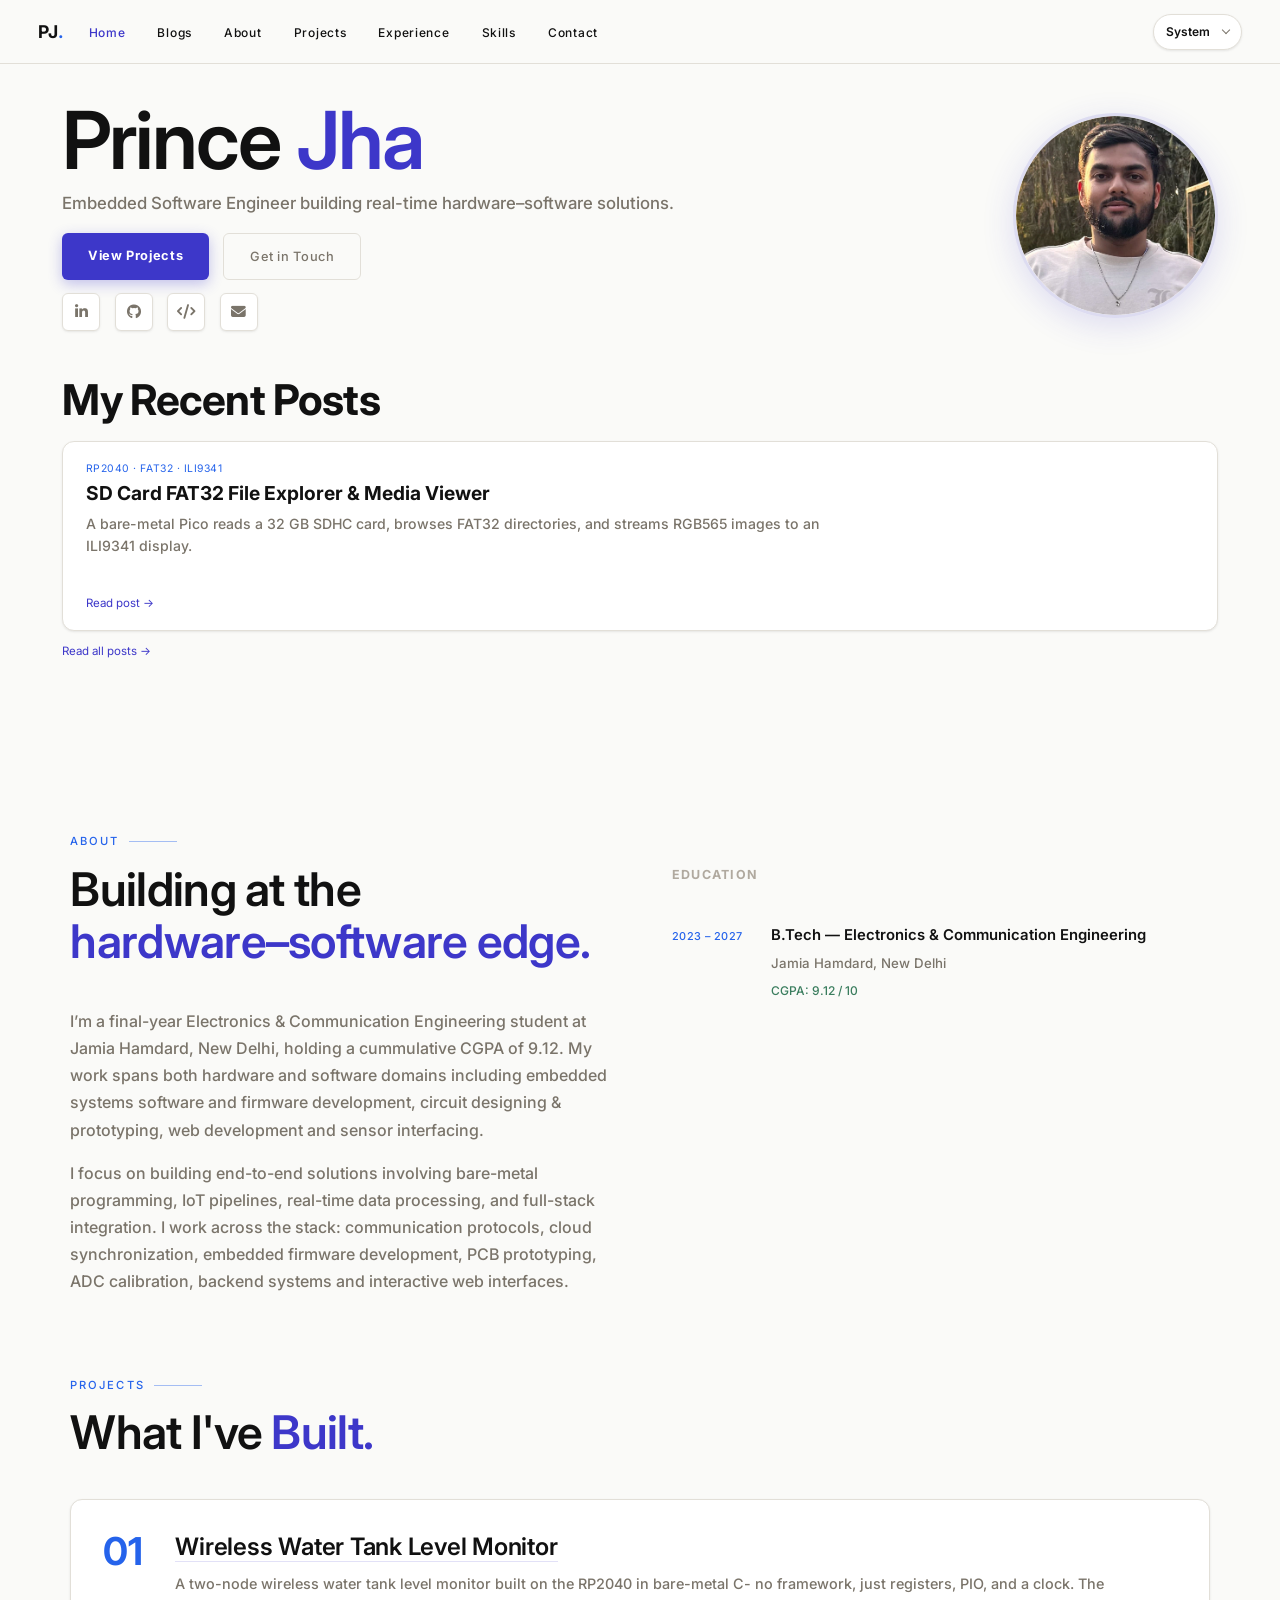
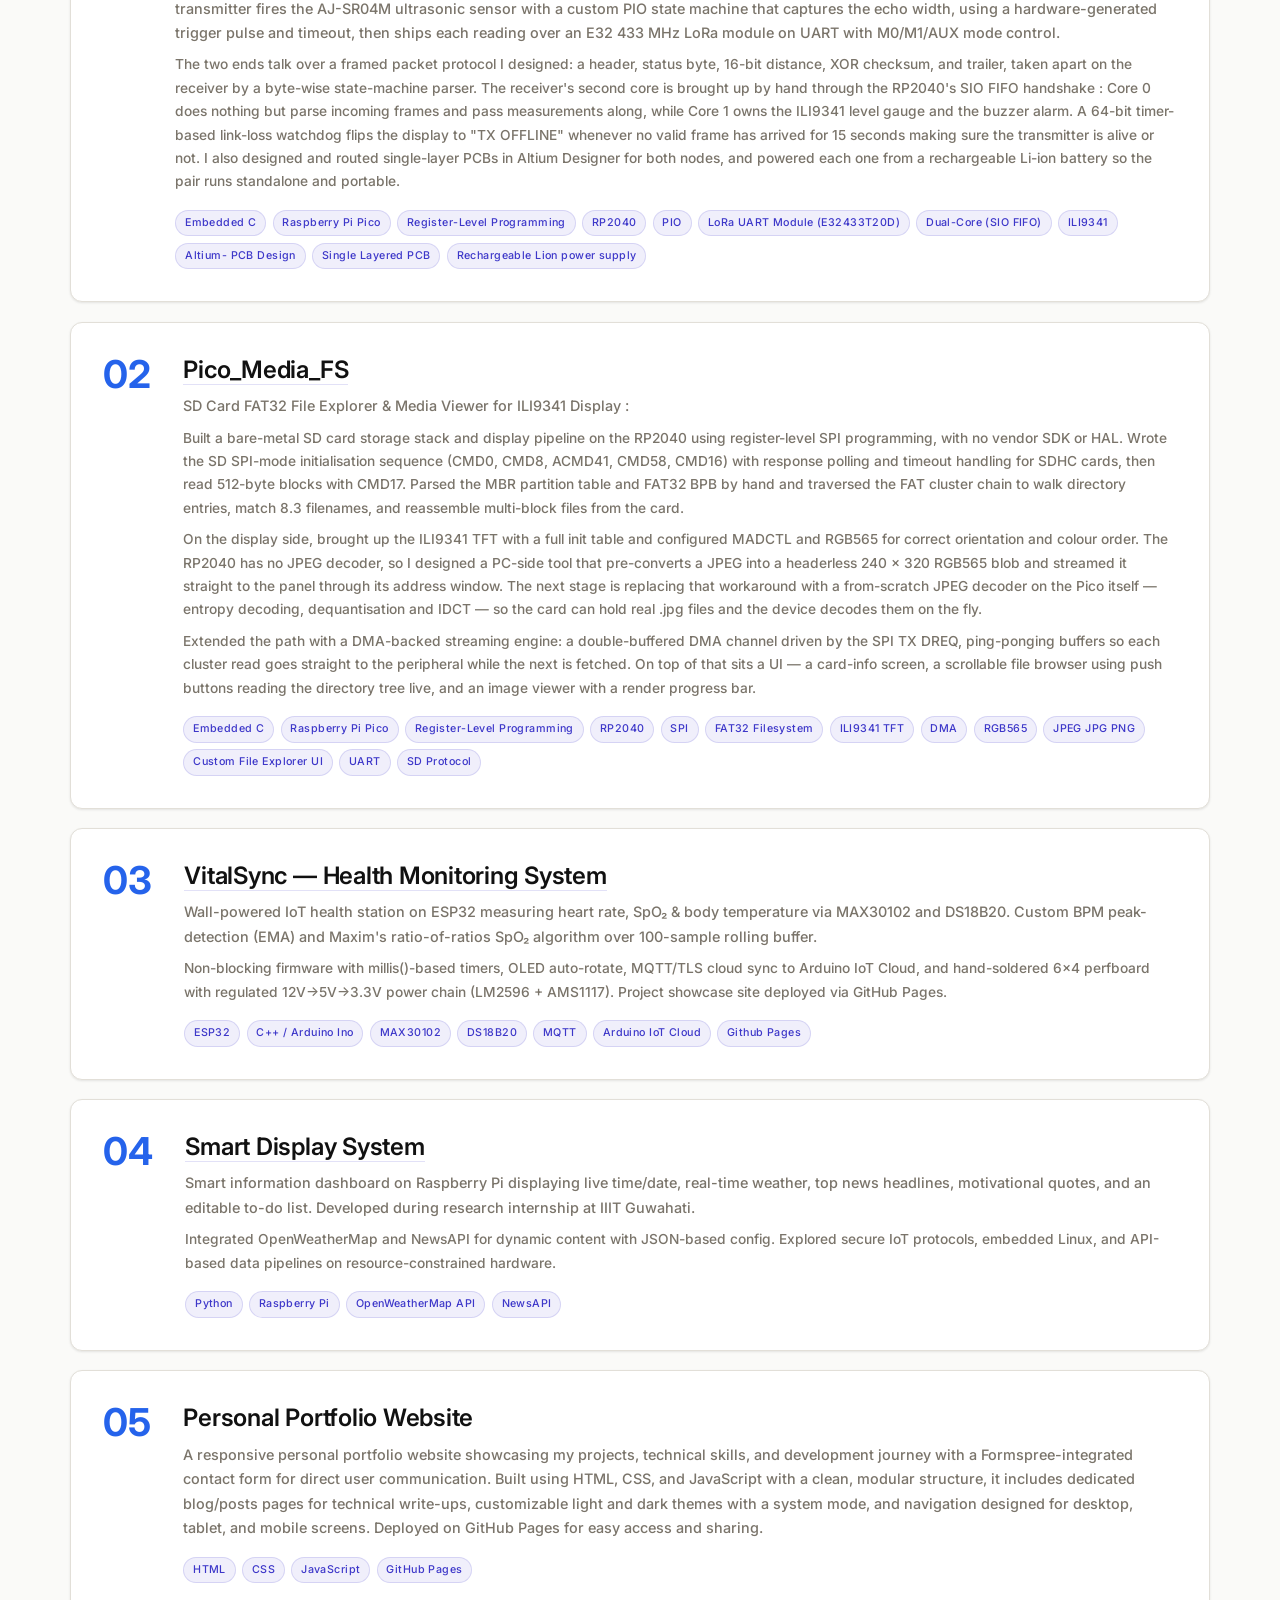
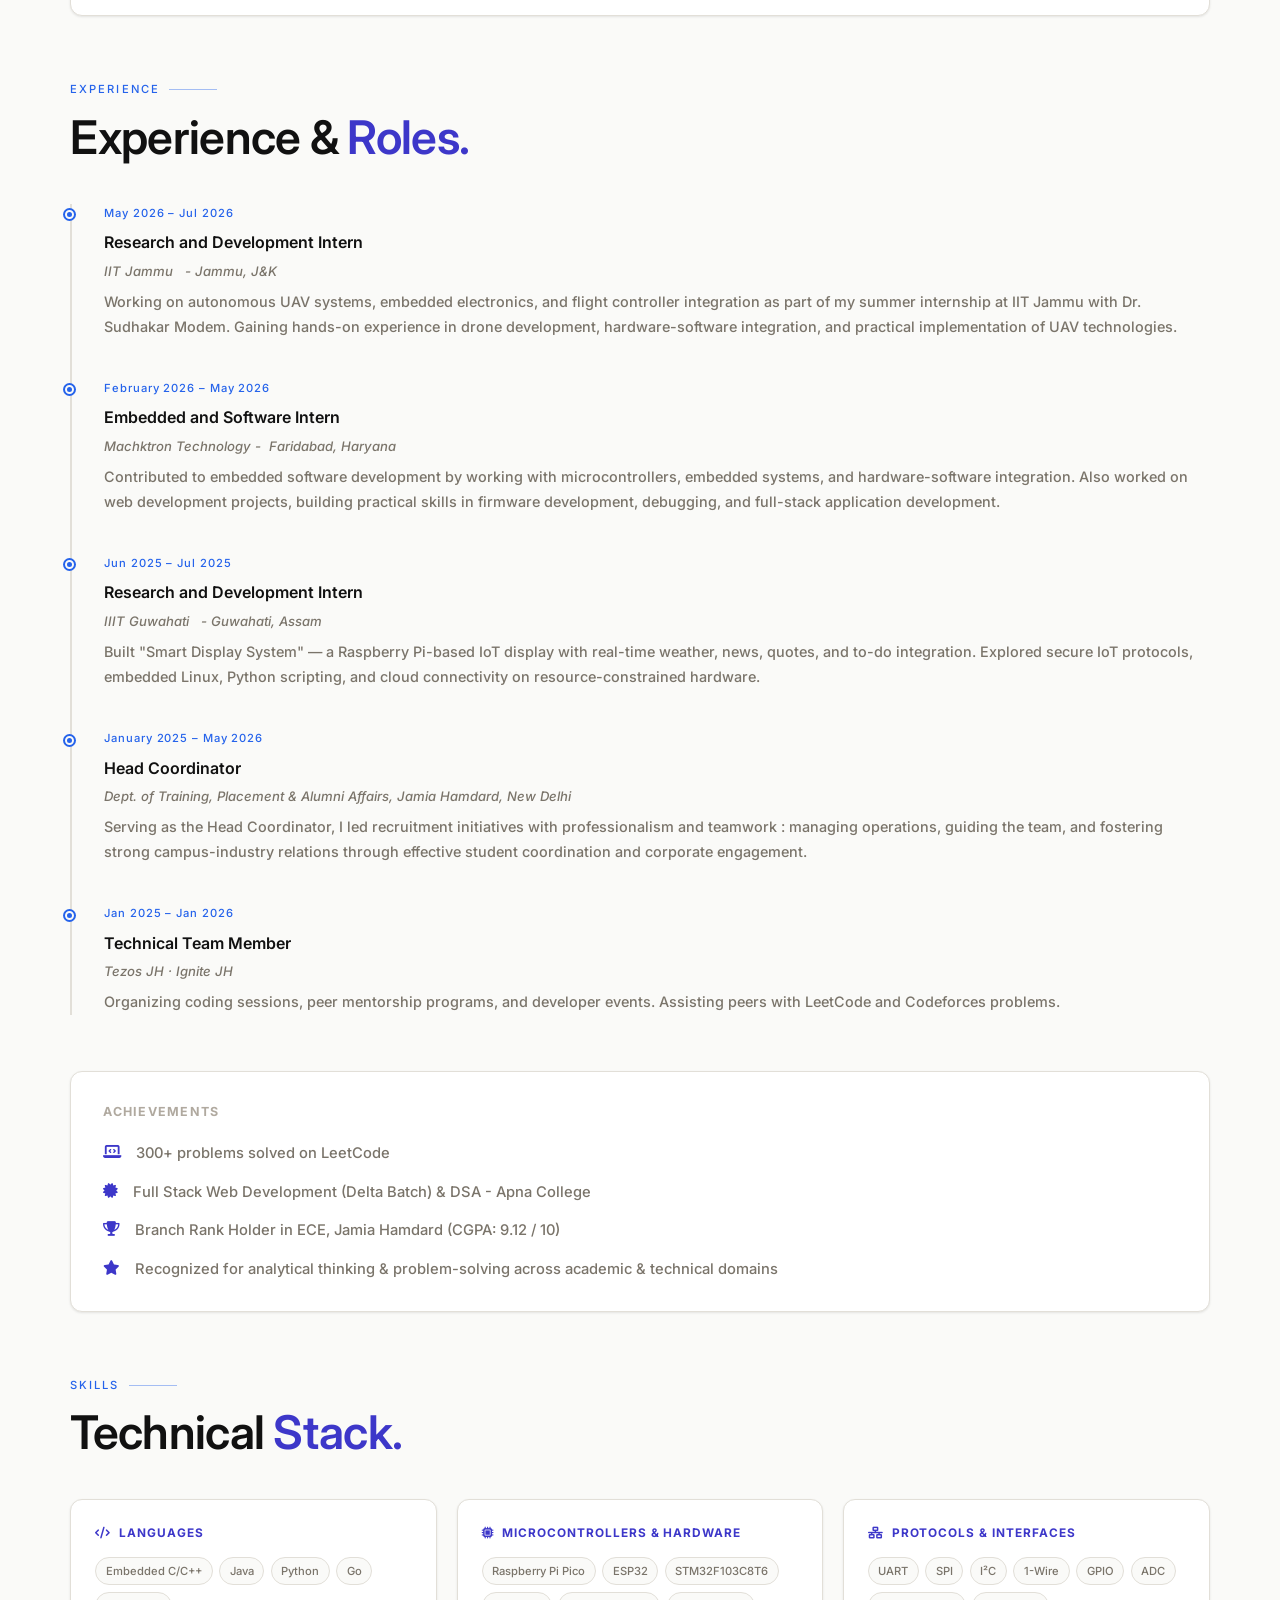
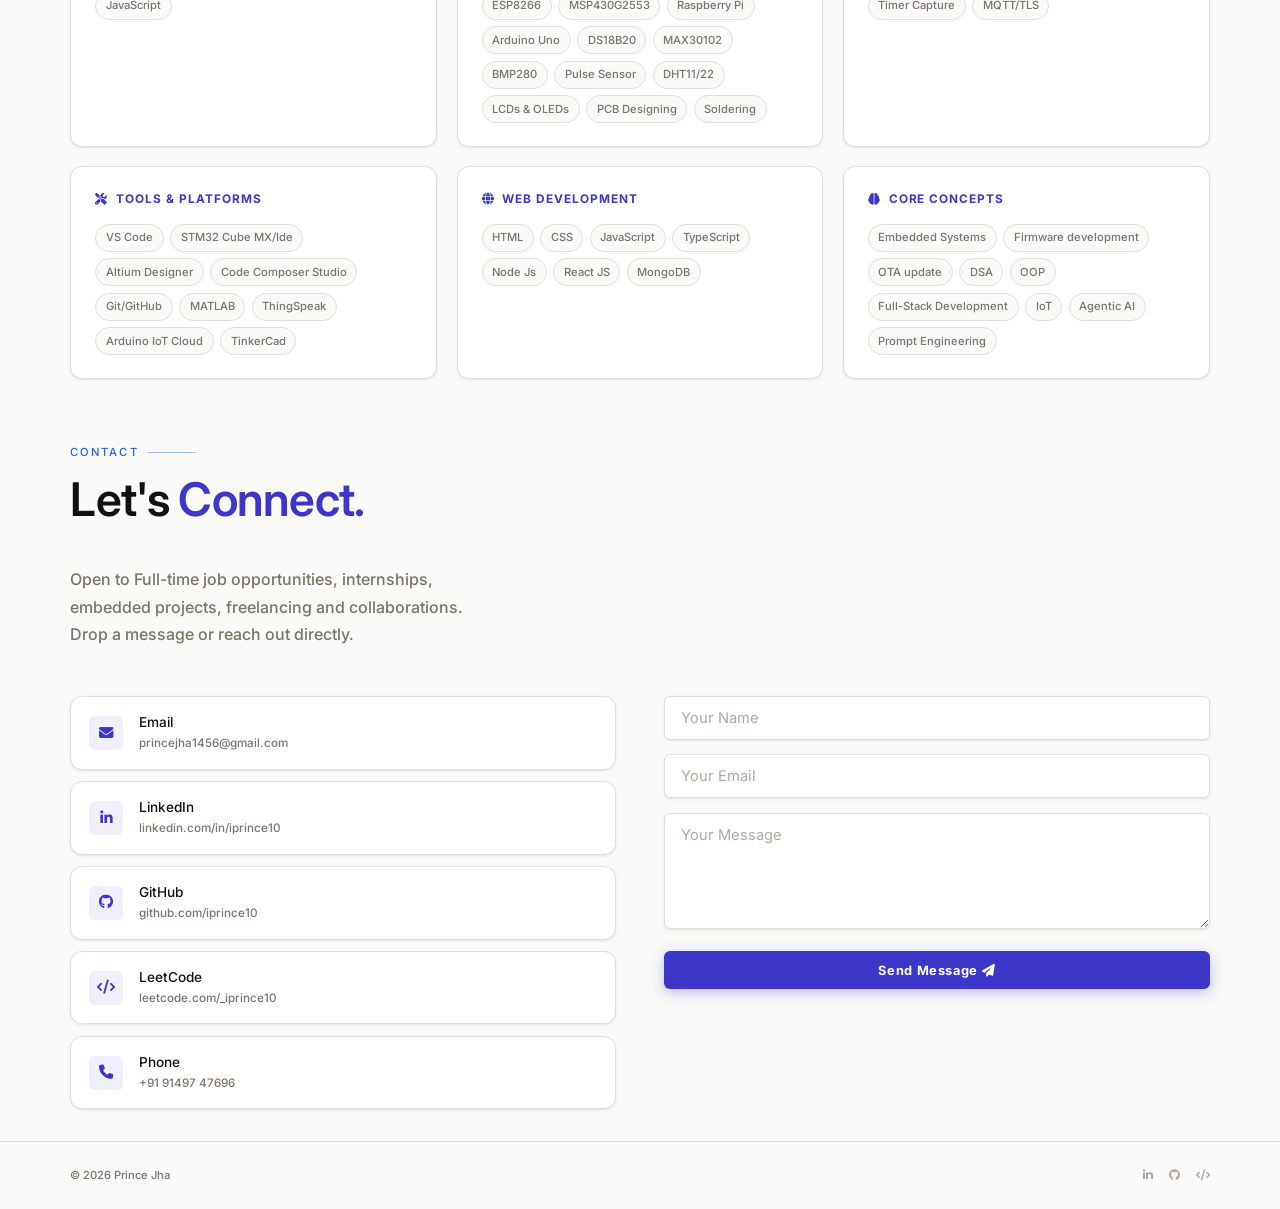
==== commit 15beba78: "refactor cards" ====
--- a/index.html
+++ b/index.html
@@ -141,8 +141,8 @@
         <div class="project-card">
           <div class="project-number">01</div>
           <div class="project-body">
-            <h3><a href="https://github.com/iprince10/Wireless_Water_Tank_Level_Monitor" target="_blank">Wireless Water
-                Tank Level Monitor</a></h3>
+            <h2><a href="https://github.com/iprince10/Wireless_Water_Tank_Level_Monitor" target="_blank">Wireless Water
+                Tank Level Monitor</a></h2>
             <p>A two-node wireless water tank level monitor built on the RP2040 in bare-metal C- no framework, just
               registers, PIO, and a clock. The transmitter fires the AJ-SR04M ultrasonic sensor with a custom PIO state
               machine that captures the echo width, using a hardware-generated trigger pulse and timeout, then ships
@@ -158,9 +158,9 @@
               standalone and portable.
             </p>
             <div class="project-tags">
-              <span>Raspberry Pi Pico</span><span>Bare-Metal C</span><span>RP2040</span><span>PIO</span><span>LoRa UART
+              <span>Embedded C</span><span>Raspberry Pi Pico</span><span>Register-Level Programming</span><span>RP2040</span><span>PIO</span><span>LoRa UART
                 Module (E32433T20D)</span><span>Dual-Core (SIO FIFO)</span><span>ILI9341</span><span>Altium- PCB
-                Design</span><span>Single Layered PCB</span><span>Rechargeable power supply</span>
+                Design</span><span>Single Layered PCB</span><span>Rechargeable Lion power supply</span>
             </div>
           </div>
         </div>
@@ -168,12 +168,12 @@
         <div class="project-card">
           <div class="project-number">02</div>
           <div class="project-body">
-            <h3> <a href="https://github.com/iprince10/PicoProjects/tree/main/Pico_SDCard_ILI9341">SD Card FAT32 File
-                Explorer & Media Viewer for ILI9341 Display</a></h3>
-            <p>Built a bare-metal SD card storage stack and display pipeline on the RP2040 using register-level SPI
-              programming, with no vendor SDK or HAL.
-            </p>
-            <p class="project-detail">Wrote the SD SPI-mode initialisation sequence (CMD0, CMD8, ACMD41, CMD58, CMD16)
+            <h2> <a href="https://github.com/iprince10/Pico_Media_FS">Pico_Media_FS</a></h2>
+            <p>SD Card FAT32 File Explorer & Media Viewer for ILI9341 Display :</p>
+            <p class="project-detail">Built a bare-metal SD card storage stack and display pipeline on the RP2040 using
+              register-level SPI
+              programming, with no vendor SDK or HAL. Wrote the SD SPI-mode initialisation sequence (CMD0, CMD8, ACMD41,
+              CMD58, CMD16)
               with response polling and timeout handling for SDHC cards, then read 512-byte blocks with CMD17. Parsed
               the MBR partition table and FAT32 BPB by hand and traversed the FAT cluster chain to walk directory
               entries, match 8.3 filenames, and reassemble multi-block files from the card.</p>
@@ -189,9 +189,9 @@
               file browser using push buttons reading the directory tree live, and an image viewer with a render
               progress bar.</p>
             <div class="project-tags">
-              <span>RaspberryPi Pico</span><span>Bare-Metal
-                C</span><span>RP2040</span><span>SPI</span><span>FAT32</span><span>ILI9341</span><span>DMA</span><span>RGB565</span><span>JPEG
-                Decoder</span><span> UI</span>
+              <span>Embedded C</span><span>Raspberry Pi Pico</span><span>Register-Level Programming
+                </span><span>RP2040</span><span>SPI</span><span>FAT32 Filesystem</span><span>ILI9341 TFT</span><span>DMA</span><span>RGB565</span><span>JPEG
+                JPG PNG</span><span>Custom File Explorer UI</span><span>UART</span><span>SD Protocol</span>
             </div>
           </div>
         </div>
@@ -200,8 +200,8 @@
           <div class="project-number">03</div>
           <div class="project-body">
             <!-- <h3>VitalSync — Health Monitoring System</h3> -->
-            <h3><a href="https://iprince10.github.io/VitalSync_HealthMonitoringSystem/" target="_blank">VitalSync —
-                Health Monitoring System</a></h3>
+            <h2><a href="https://iprince10.github.io/VitalSync_HealthMonitoringSystem/" target="_blank">VitalSync —
+                Health Monitoring System</a></h2>
             <p>Wall-powered IoT health station on ESP32 measuring heart rate, SpO₂ &amp; body temperature via MAX30102
               and DS18B20. Custom BPM peak-detection (EMA) and Maxim's ratio-of-ratios SpO₂ algorithm over 100-sample
               rolling buffer.</p>
@@ -209,7 +209,7 @@
               sync to Arduino IoT Cloud, and hand-soldered 6×4 perfboard with regulated 12V→5V→3.3V power chain (LM2596
               + AMS1117). Project showcase site deployed via GitHub Pages.</p>
             <div class="project-tags">
-              <span>ESP32</span><span>C++/Arduino</span><span>MAX30102</span><span>DS18B20</span><span>MQTT</span><span>Arduino
+              <span>ESP32</span><span>C++ / Arduino Ino</span><span>MAX30102</span><span>DS18B20</span><span>MQTT</span><span>Arduino
                 IoT Cloud</span><span>Github Pages</span>
             </div>
           </div>
@@ -218,8 +218,8 @@
         <div class="project-card">
           <div class="project-number">04</div>
           <div class="project-body">
-            <h3><a href="https://github.com/iprince10/Smart-Display-System" target="_blank">Smart Display System</a>
-            </h3>
+            <h2><a href="https://github.com/iprince10/Smart-Display-System" target="_blank">Smart Display System</a>
+            </h2>
             <p>Smart information dashboard on Raspberry Pi displaying live time/date, real-time weather, top news
               headlines, motivational quotes, and an editable to-do list. Developed during research internship at IIIT
               Guwahati.</p>
@@ -235,11 +235,12 @@
         <div class="project-card">
           <div class="project-number">05</div>
           <div class="project-body">
-            <h3>Personal Portfolio Website</h3>
+            <h2>Personal Portfolio Website</h2>
             <p>A responsive personal portfolio website showcasing my projects, technical skills, and development journey
               with a Formspree-integrated
               contact form for direct user communication. Built using HTML, CSS, and JavaScript with a clean, modular
-              structure, it includes dedicated blog/posts pages for technical write-ups, customizable light and dark themes
+              structure, it includes dedicated blog/posts pages for technical write-ups, customizable light and dark
+              themes
               with a system mode, and navigation designed for desktop, tablet, and mobile screens. Deployed on GitHub
               Pages for easy access and sharing.</p>
             <div class="project-tags">
--- a/style.css
+++ b/style.css
@@ -907,9 +907,11 @@
   color: var(--highlight-blue);
 }
 
-.project-body h3 {
-  font-size: 1.08rem;
+.project-body h2 {
+  font-size: clamp(1.3rem, 2vw, 1.5rem);
   font-weight: 600;
+  line-height: 1.25;
+  margin-top: 0;
   margin-bottom: 0.6rem;
   color: var(--text);
   letter-spacing: -0.01em;
@@ -943,14 +945,14 @@
   border: 1px solid var(--accent-dim2);
 }
 
-.project-body h3 a {
+.project-body h2 a {
   color: inherit;
   text-decoration: none;
   border-bottom: 1.5px solid var(--accent-dim2);
   transition: border-color var(--transition), color var(--transition);
 }
 
-.project-body h3 a:hover {
+.project-body h2 a:hover {
   color: var(--accent);
   border-bottom-color: var(--accent);
 }
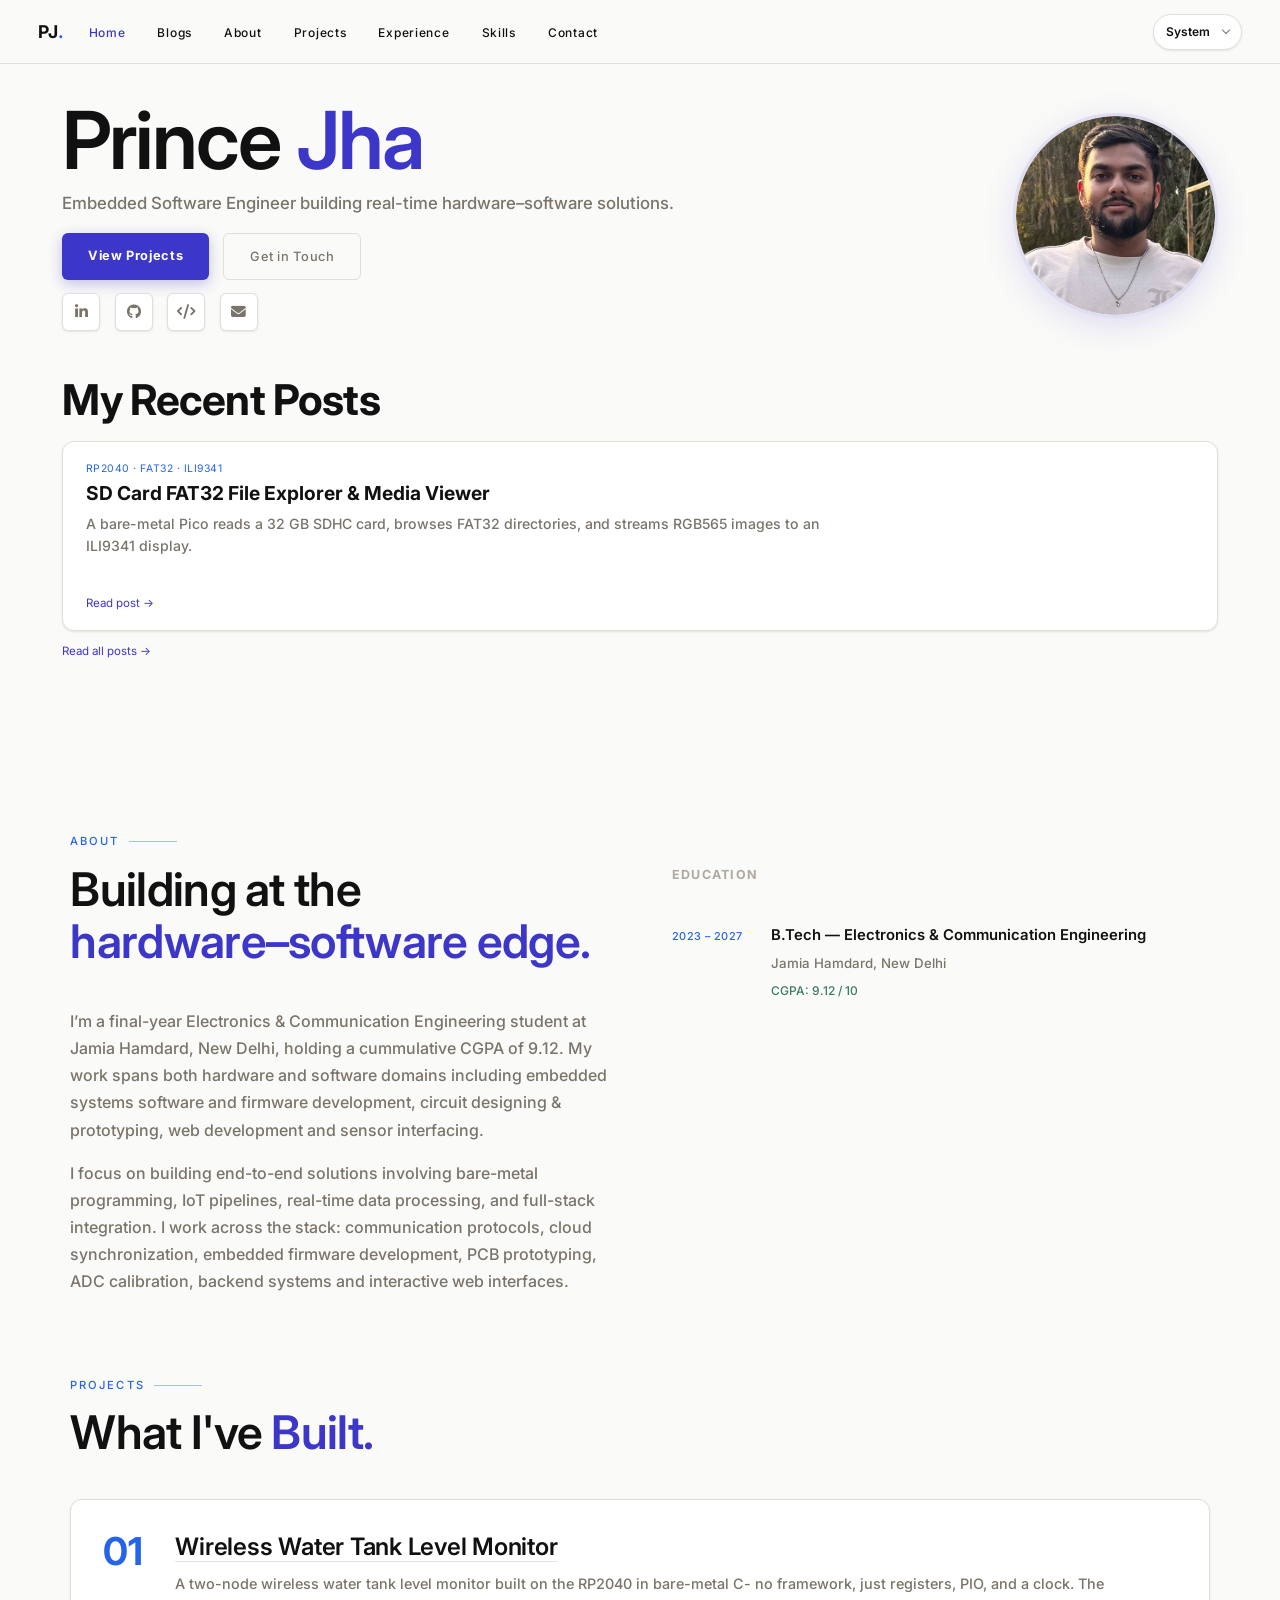
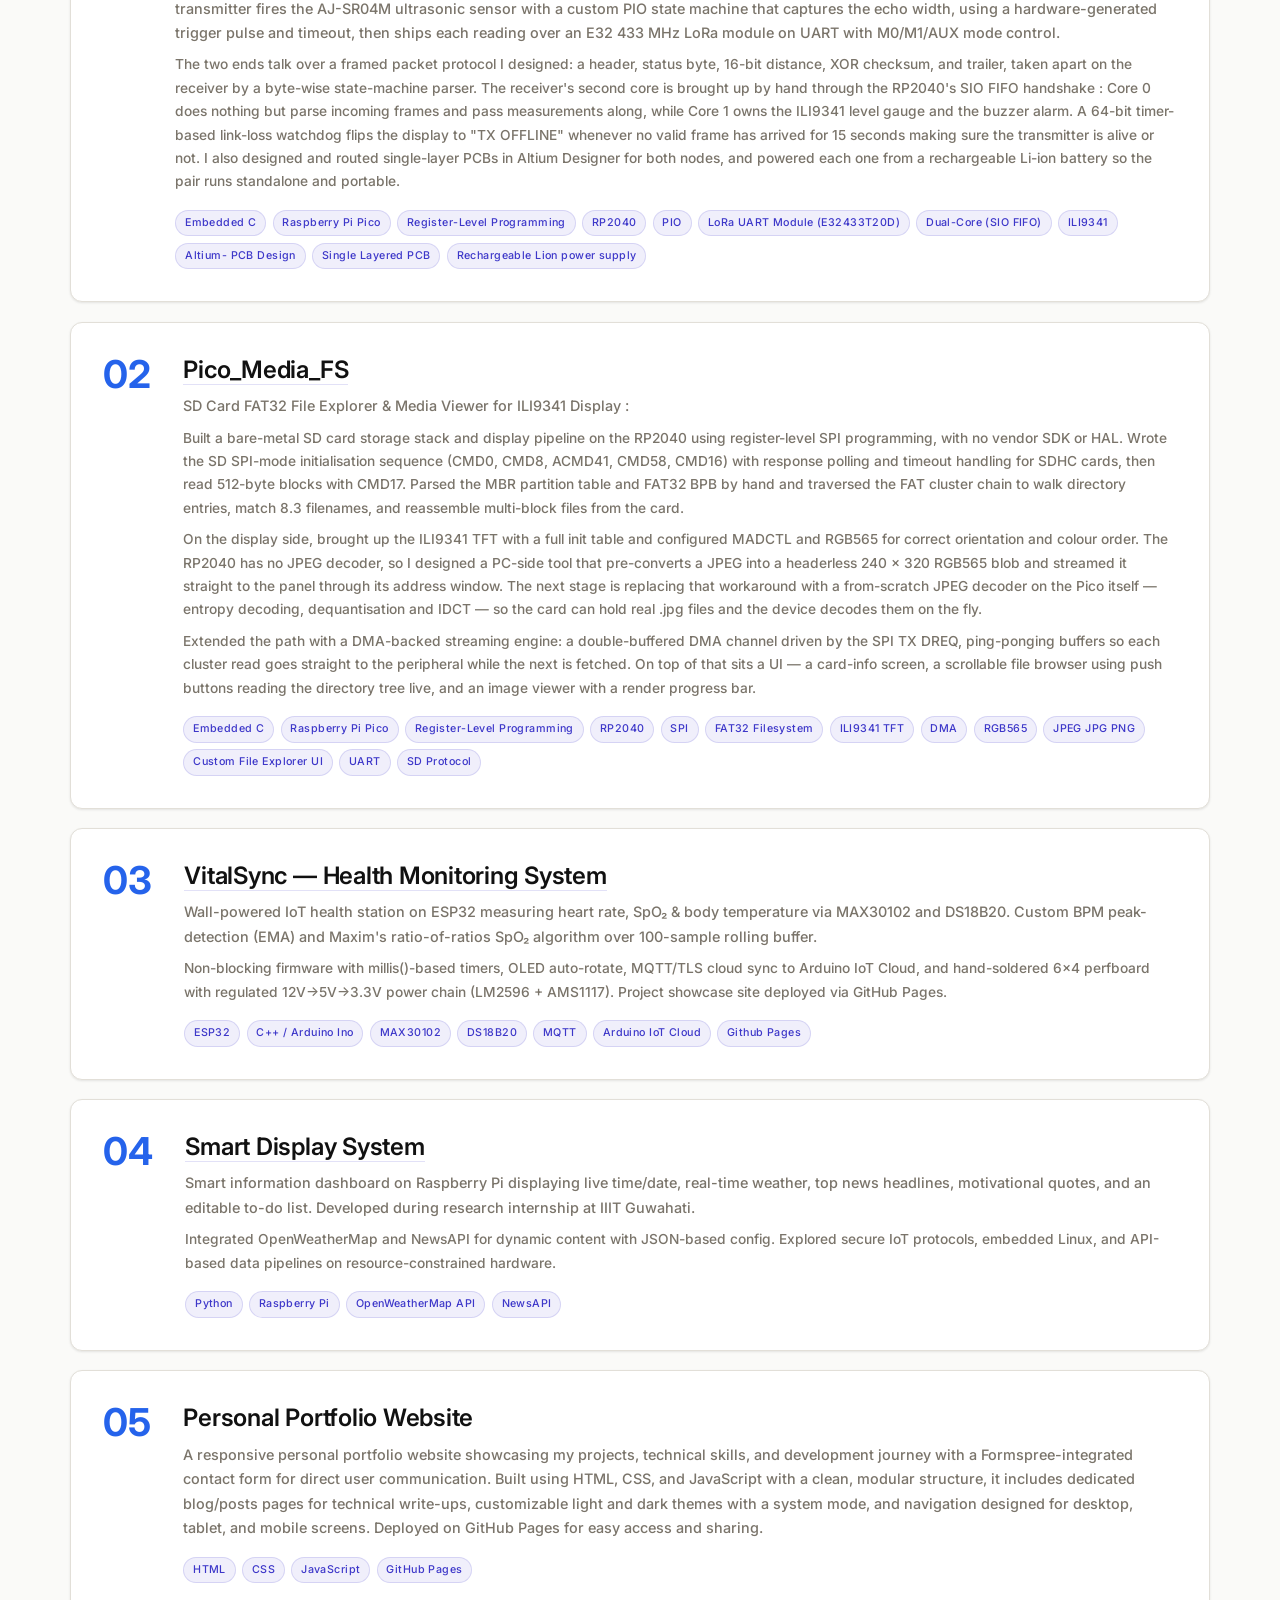
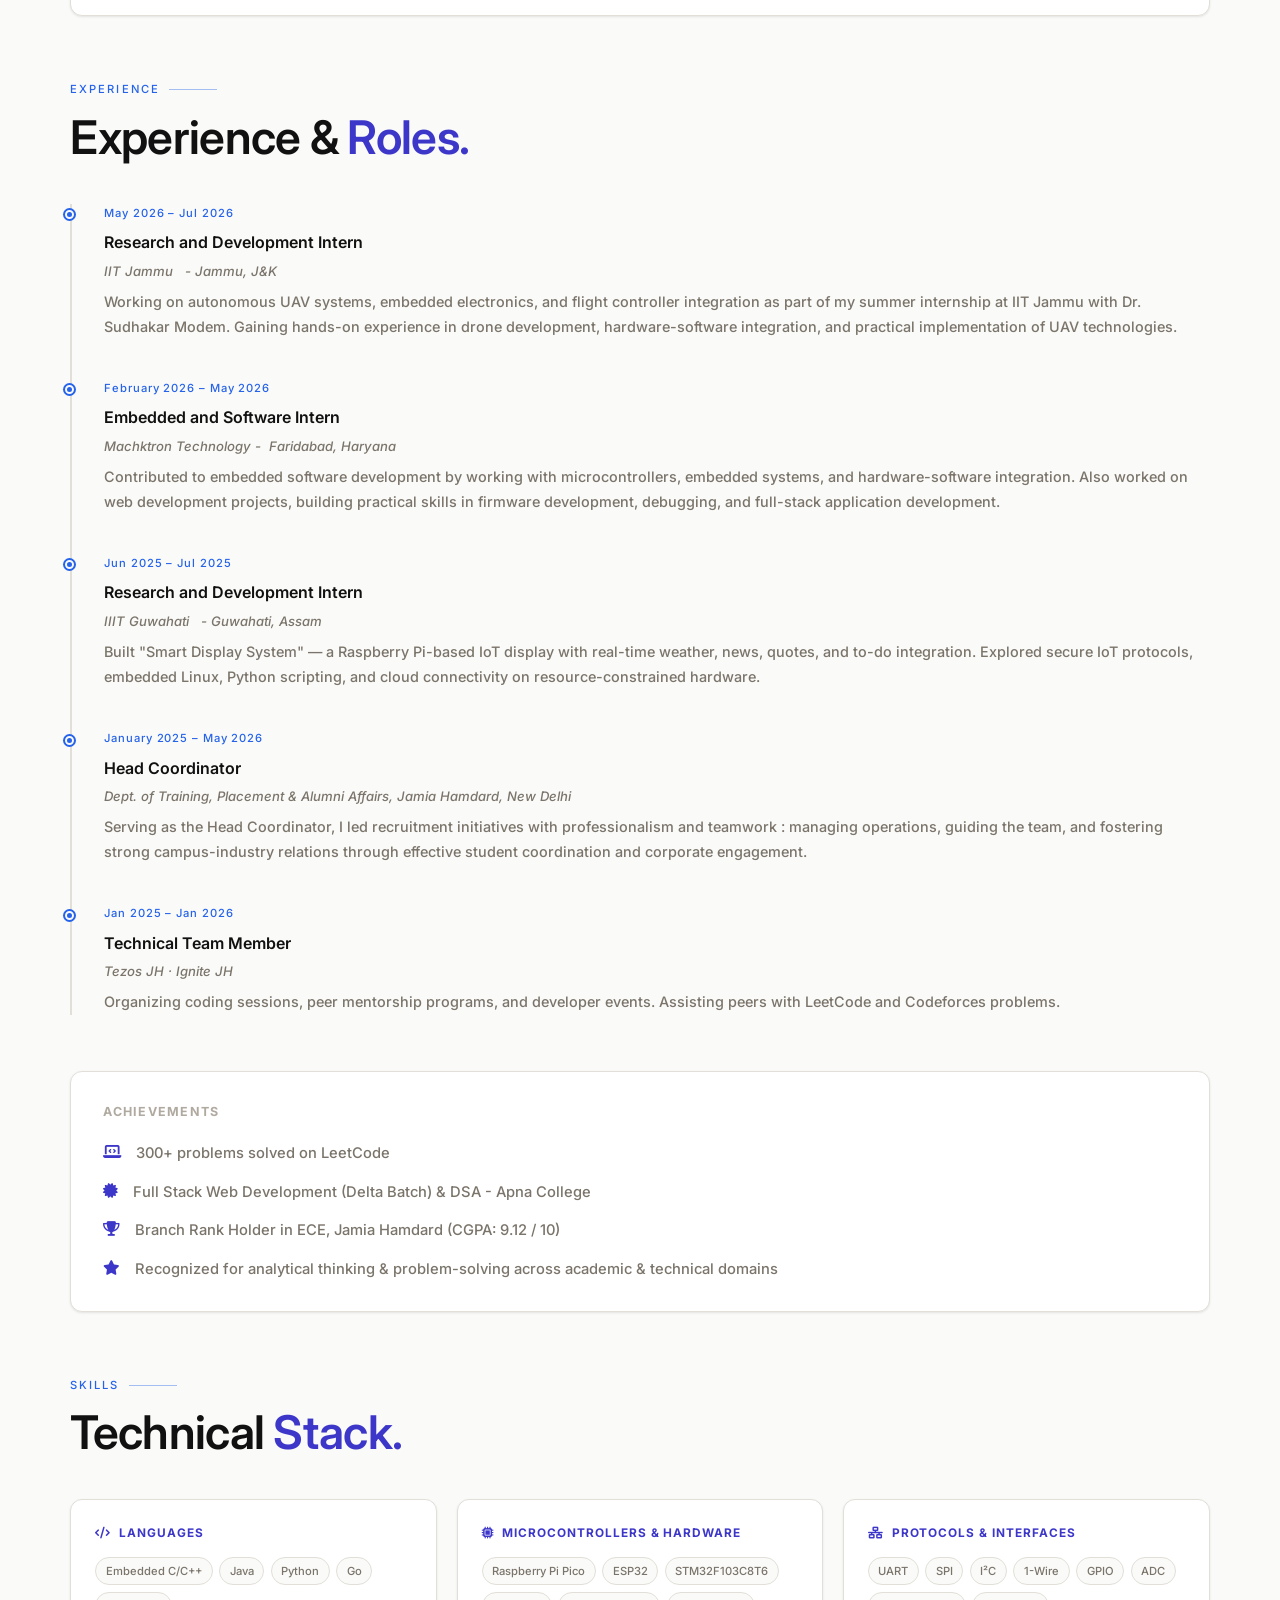
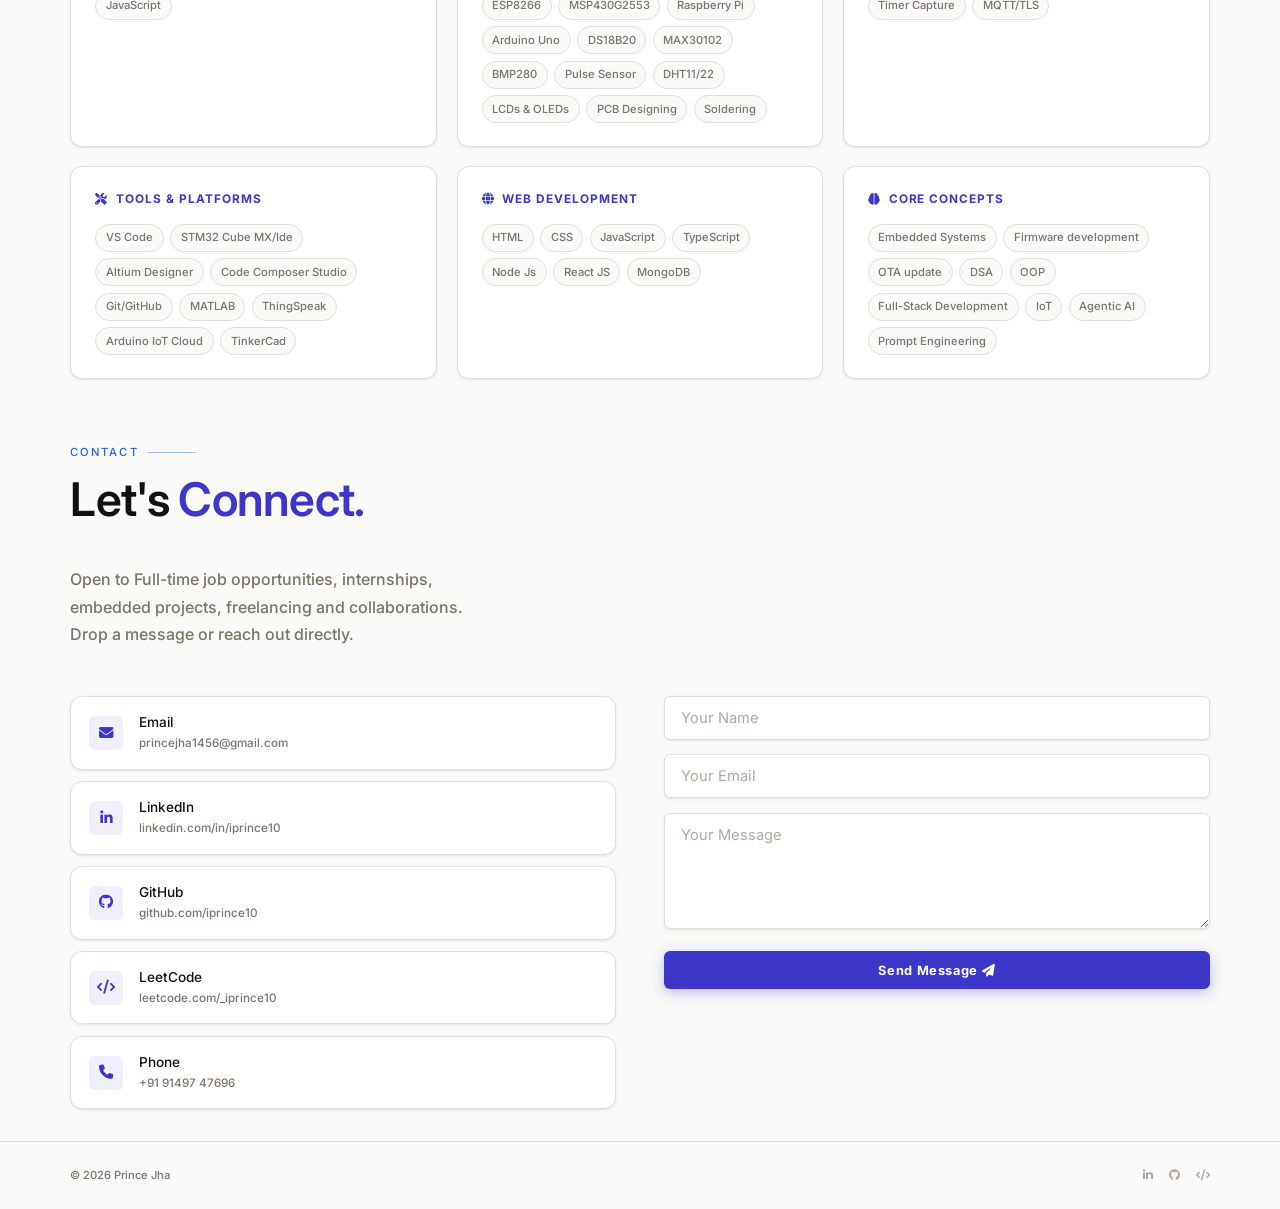
==== commit e885e88d: "refactor navigation for improved accessibility and interaction" ====
--- a/index.html
+++ b/index.html
@@ -17,7 +17,7 @@
   <!-- NAV -->
   <nav id="navbar">
     <div class="nav-logo">PJ<span class="dot">.</span></div>
-    <ul class="nav-links">
+    <ul class="nav-links" id="primary-navigation">
       <li><a href="#home">Home</a></li>
       <li><a href="/blogs/">Blogs</a></li>
       <li><a href="#about">About</a></li>
@@ -38,7 +38,7 @@
         <button type="button" class="theme-option" data-theme-choice="dark">Dark</button>
       </div>
     </div>
-    <button class="hamburger" id="hamburger" aria-label="Toggle menu">
+    <button class="hamburger" id="hamburger" aria-label="Toggle menu" aria-expanded="false" aria-controls="primary-navigation">
       <span></span><span></span><span></span>
     </button>
   </nav>
@@ -463,4 +463,4 @@
   <script src="script.js"></script>
 </body>
 
-</html>+</html>
--- a/style.css
+++ b/style.css
@@ -137,7 +137,17 @@
 }
 
 @media (prefers-reduced-motion: reduce) {
-  #navbar { transition-duration: 0.01ms; }
+  *, *::before, *::after {
+    scroll-behavior: auto !important;
+    animation-duration: 0.01ms !important;
+    animation-iteration-count: 1 !important;
+    transition-duration: 0.01ms !important;
+  }
+
+  .reveal {
+    opacity: 1;
+    transform: none;
+  }
 }
 
 .nav-logo {
@@ -289,6 +299,30 @@
   background: var(--text);
   border-radius: 2px;
   transition: all 0.3s;
+}
+
+.hamburger:hover span,
+.hamburger:focus-visible span {
+  background: var(--accent);
+}
+
+.hamburger:focus-visible {
+  outline: 2px solid var(--accent);
+  outline-offset: 4px;
+  border-radius: 3px;
+}
+
+.hamburger[aria-expanded="true"] span:first-child {
+  transform: translateY(7px) rotate(45deg);
+}
+
+.hamburger[aria-expanded="true"] span:nth-child(2) {
+  opacity: 0;
+  transform: scaleX(0.4);
+}
+
+.hamburger[aria-expanded="true"] span:last-child {
+  transform: translateY(-7px) rotate(-45deg);
 }
 
 @media (max-width: 768px) {
@@ -381,8 +415,6 @@
   border-radius: 20px;
   border: 1px solid var(--accent-dim2);
   margin-bottom: 1.4rem;
-  opacity: 0;
-  animation: fadeUp 0.6s ease 0.2s forwards;
 }
 
 .hero-name {
@@ -393,8 +425,6 @@
   letter-spacing: -0.025em;
   margin-bottom: 1.2rem;
   color: var(--text);
-  opacity: 0;
-  animation: fadeUp 0.6s ease 0.35s forwards;
 }
 
 .hero-name .accent {
@@ -407,8 +437,6 @@
   max-width: 430px;
   line-height: 1.7;
   margin-bottom: 2.2rem;
-  opacity: 0;
-  animation: fadeUp 0.6s ease 0.5s forwards;
 }
 
 .hero-cta {
@@ -416,8 +444,6 @@
   gap: 0.9rem;
   flex-wrap: wrap;
   margin-bottom: 2.5rem;
-  opacity: 0;
-  animation: fadeUp 0.6s ease 0.65s forwards;
 }
 
 .btn-primary {
@@ -462,8 +488,6 @@
 .hero-socials {
   display: flex;
   gap: 0.9rem;
-  opacity: 0;
-  animation: fadeUp 0.6s ease 0.8s forwards;
 }
 
 .hero-socials a {
@@ -1229,13 +1253,11 @@
 
 .reveal {
   opacity: 0;
-  transform: translateY(20px);
-  transition: opacity 0.55s ease, transform 0.55s ease;
+  transition: opacity 0.4s ease;
 }
 
 .reveal.visible {
   opacity: 1;
-  transform: none;
 }
 
 @media (max-width: 480px) {
@@ -1273,8 +1295,8 @@
 .hero-identity .hero-sub { margin-bottom: 1.2rem; }
 .hero-identity .hero-cta { margin-bottom: 1.25rem; }
 .hero-right { grid-area: portrait; justify-self: end; align-self: start; padding: 0 0 1.1rem; transform: translate(2px, -8px); }
-.hero-img { width: clamp(145px, 17vw, 205px); height: clamp(145px, 17vw, 205px); opacity: 0; animation: fadeUp 0.6s ease 0.35s forwards; }
-.recent-posts { grid-area: posts; width: 100%; max-width: none; align-self: center; text-align: left; opacity: 0; animation: fadeUp 0.6s ease 0.65s forwards; }
+.hero-img { width: clamp(145px, 17vw, 205px); height: clamp(145px, 17vw, 205px); }
+.recent-posts { grid-area: posts; width: 100%; max-width: none; align-self: center; text-align: left; }
 .recent-posts-title { font: 700 0.92rem var(--font-mono); letter-spacing: 0.12em; margin-bottom: 0.65rem; }
 .recent-post-card { display: block; padding: 0.8rem 0 0.9rem; border-top: 1px solid var(--border); border-bottom: 1px solid var(--border); transition: border-color var(--transition); }
 .recent-post-card:hover { border-color: var(--accent); }
@@ -1359,8 +1381,6 @@
   max-width: none;
   align-self: start;
   text-align: left;
-  opacity: 0;
-  animation: fadeUp 0.6s ease 0.45s forwards;
 }
 
 .recent-posts-title {
@@ -1471,3 +1491,13 @@
 
   #home.hero { max-width: min(94vw, 1600px); }
 }
+
+@media (prefers-reduced-motion: reduce) {
+  .reveal,
+  .reveal.visible {
+    opacity: 1;
+    transform: none;
+    transition: none;
+  }
+
+}
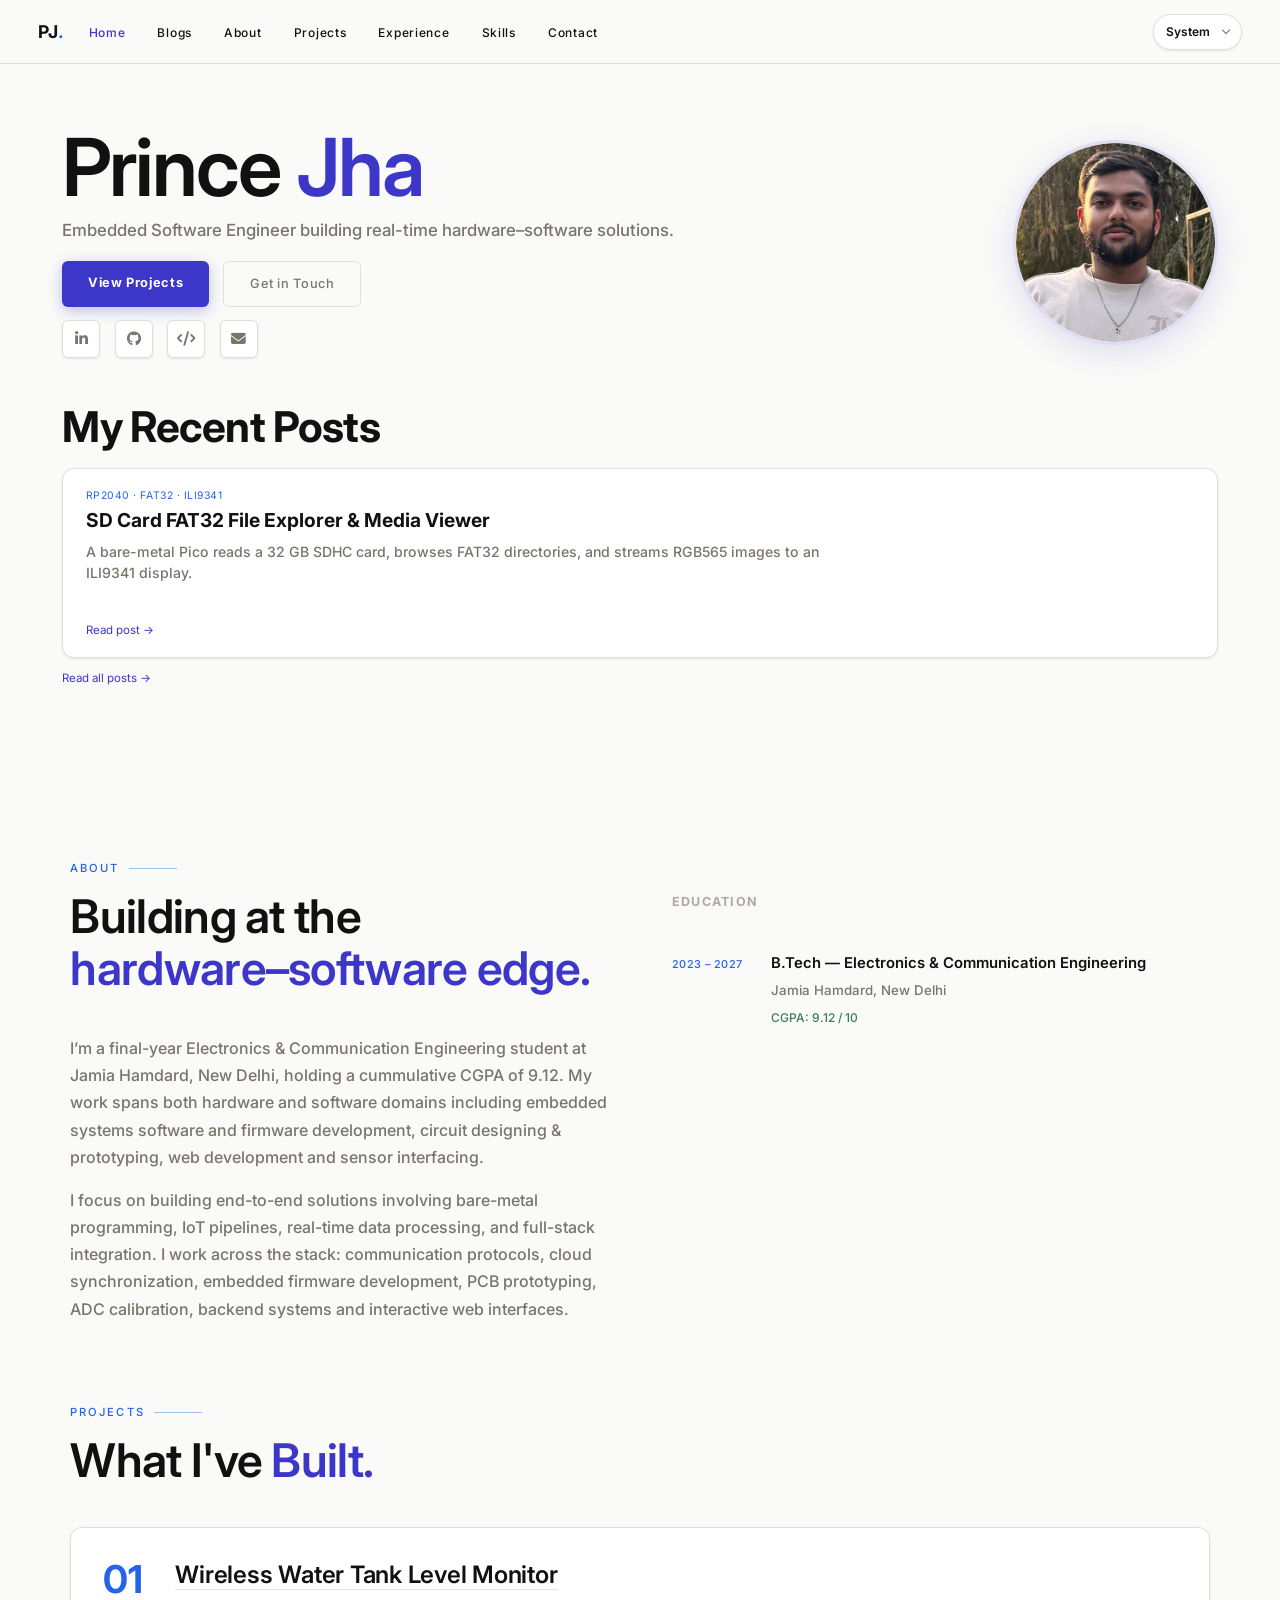
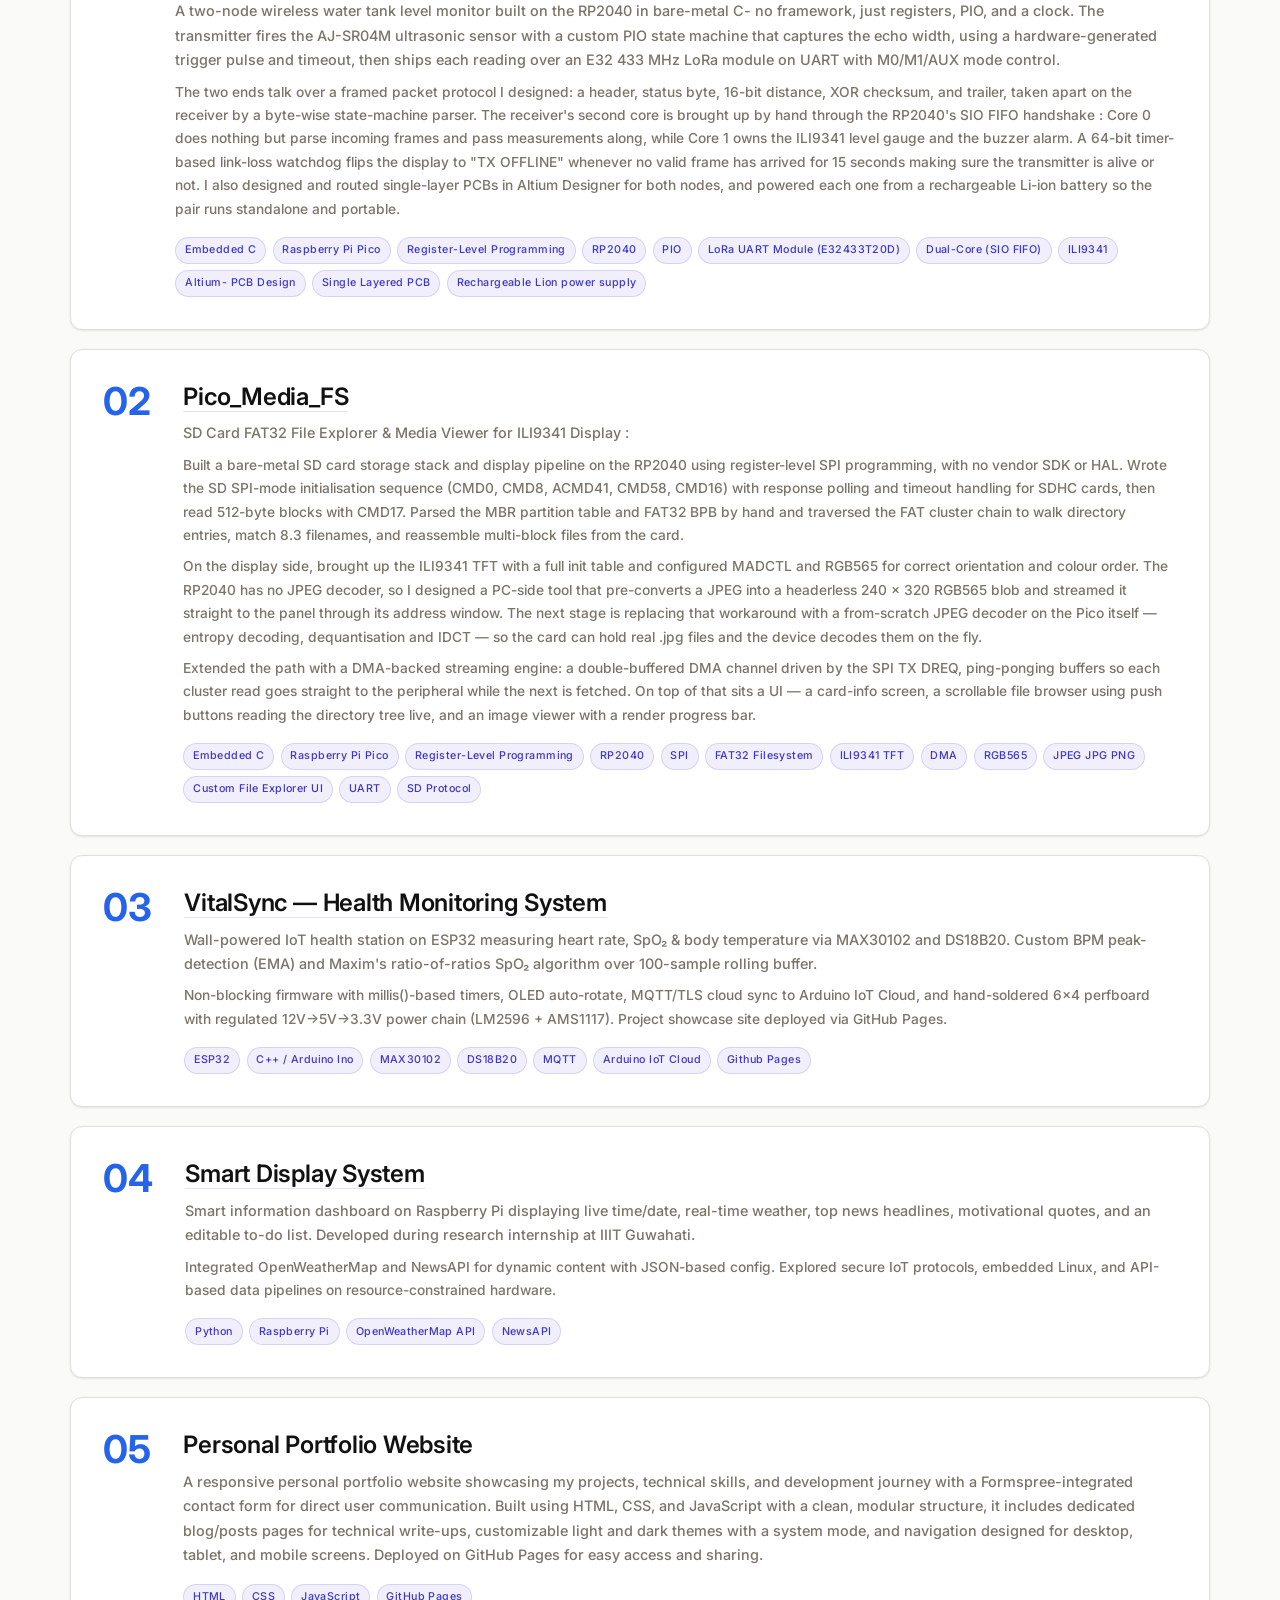
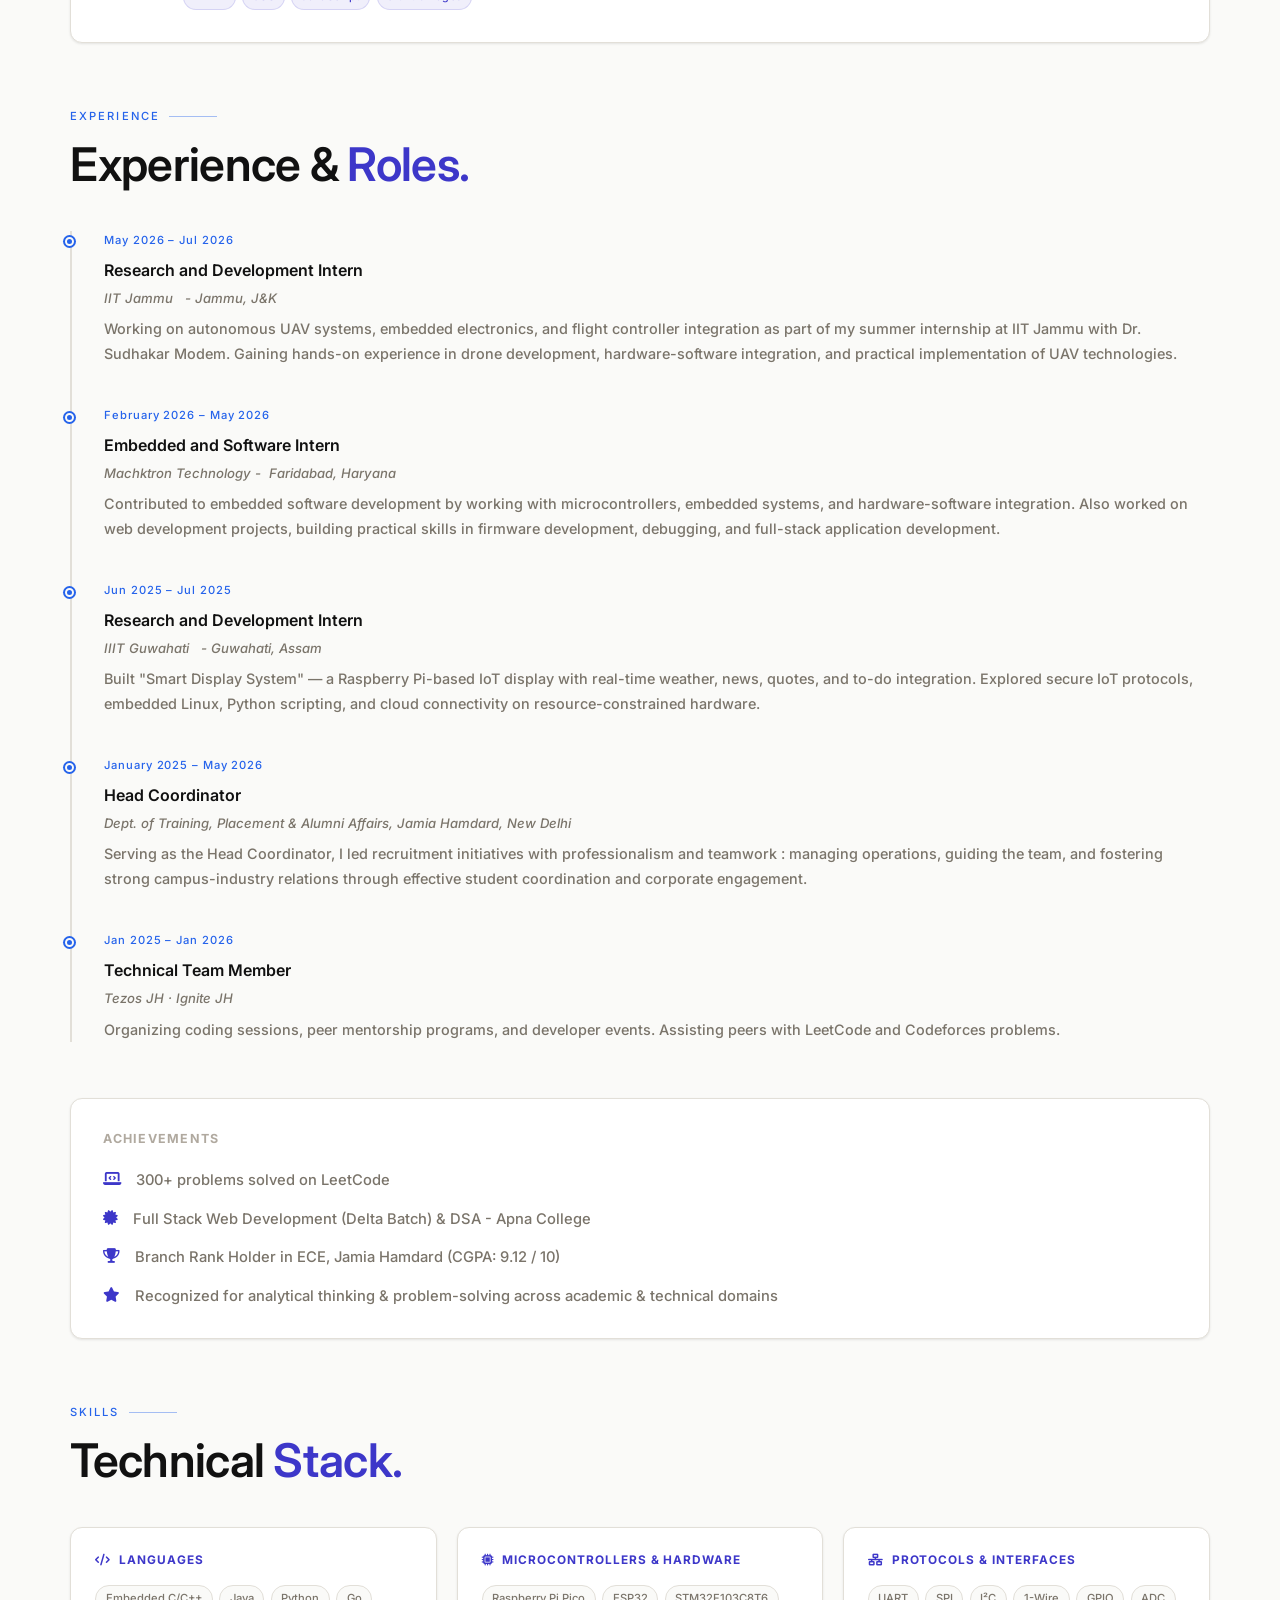
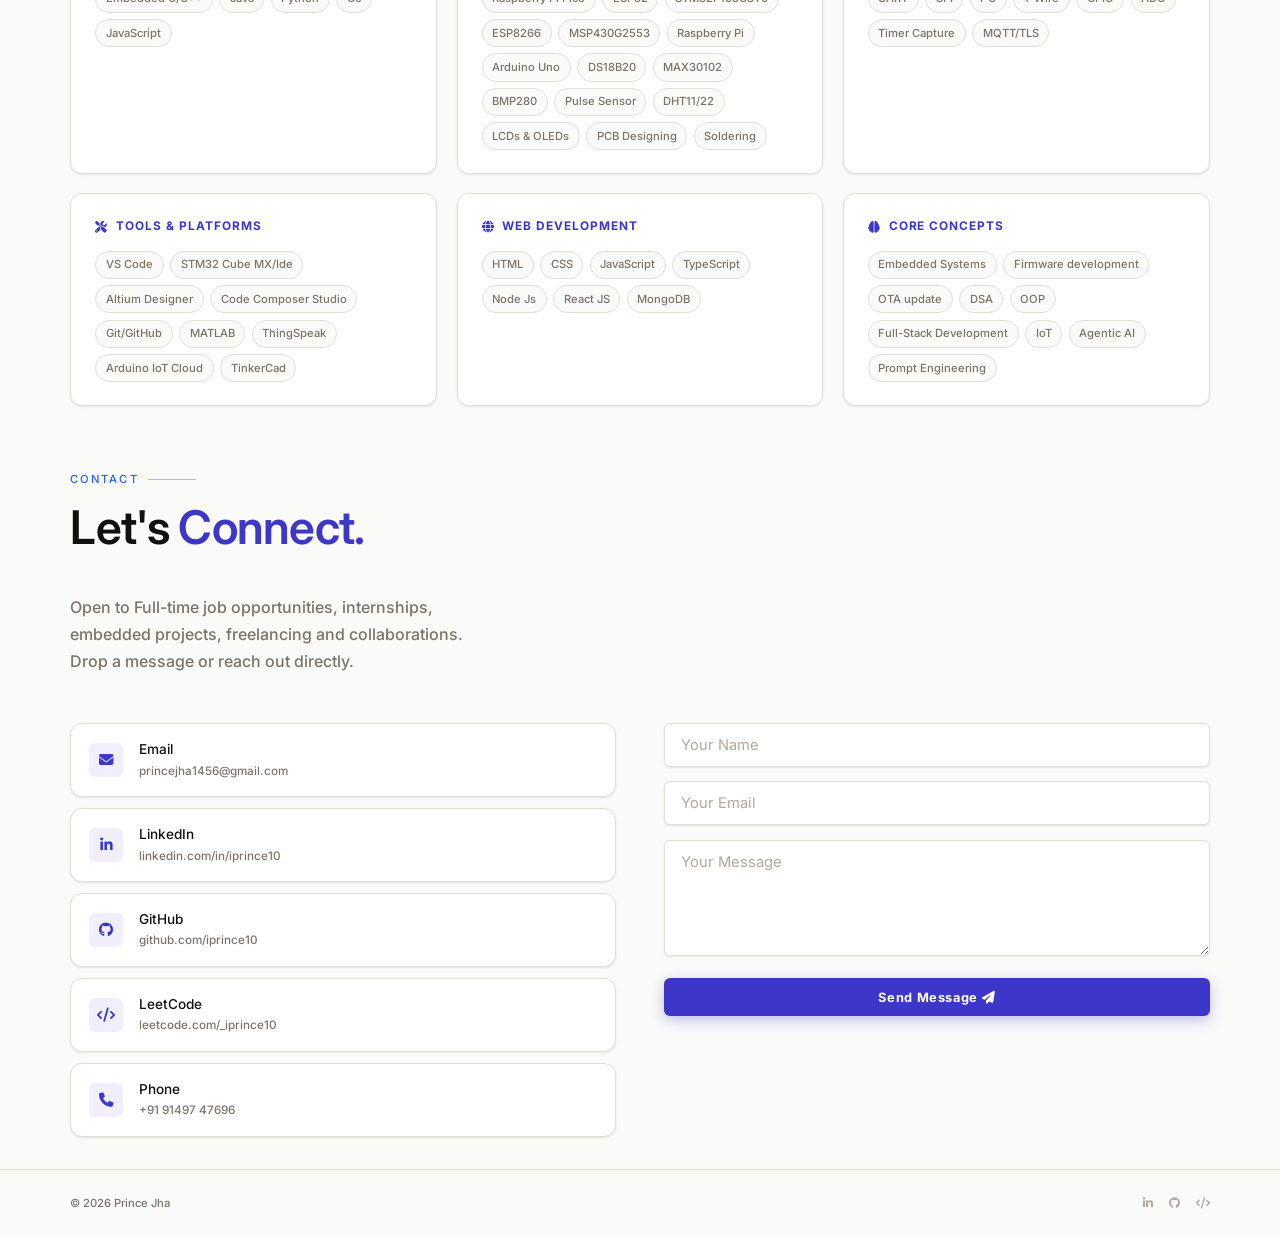
==== commit a67c8d6b: "file updated" ====
--- a/index.html
+++ b/index.html
@@ -44,6 +44,7 @@
   </nav>
 
   <!-- HERO -->
+   <br>
   <section id="home" class="hero section-alt">
     <div class="hero-identity">
       <!-- <p class="hero-tag">BTECH ECE UNderGrad @ Jamia Hamdard</p> -->
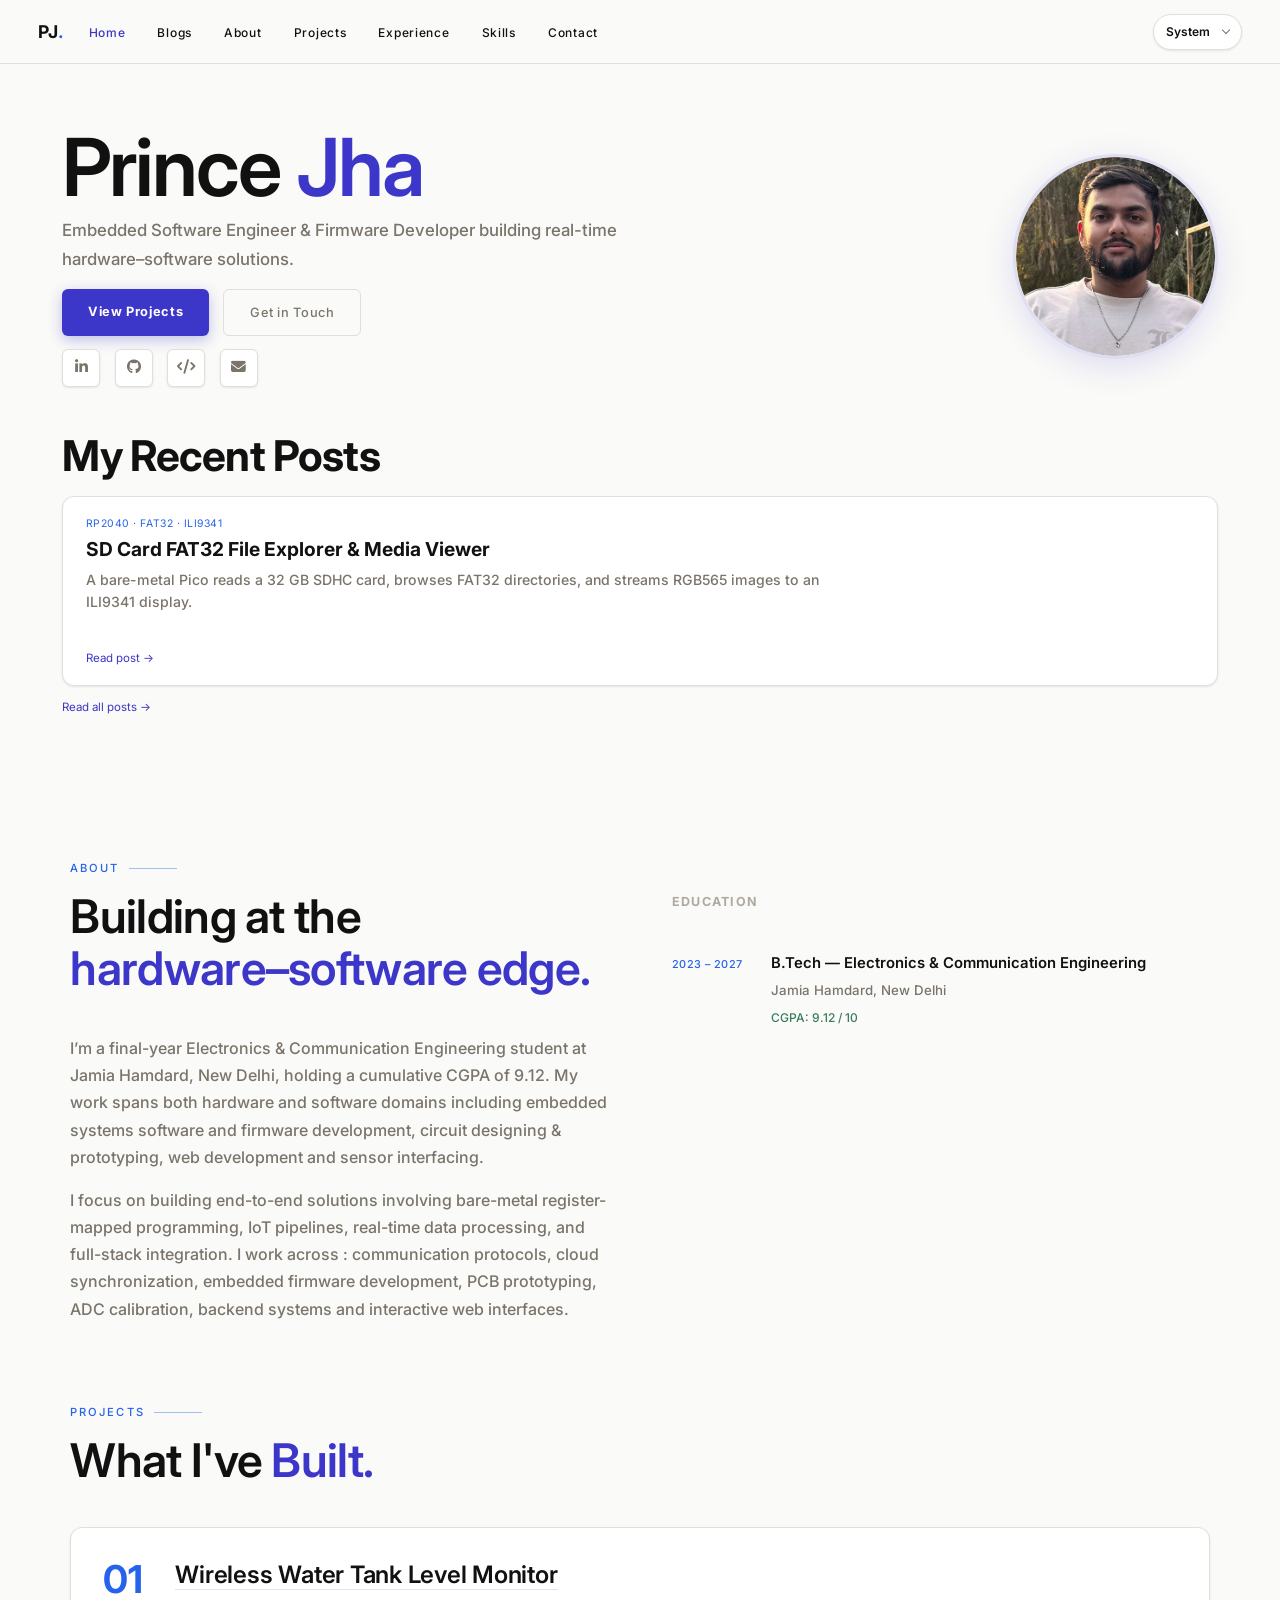
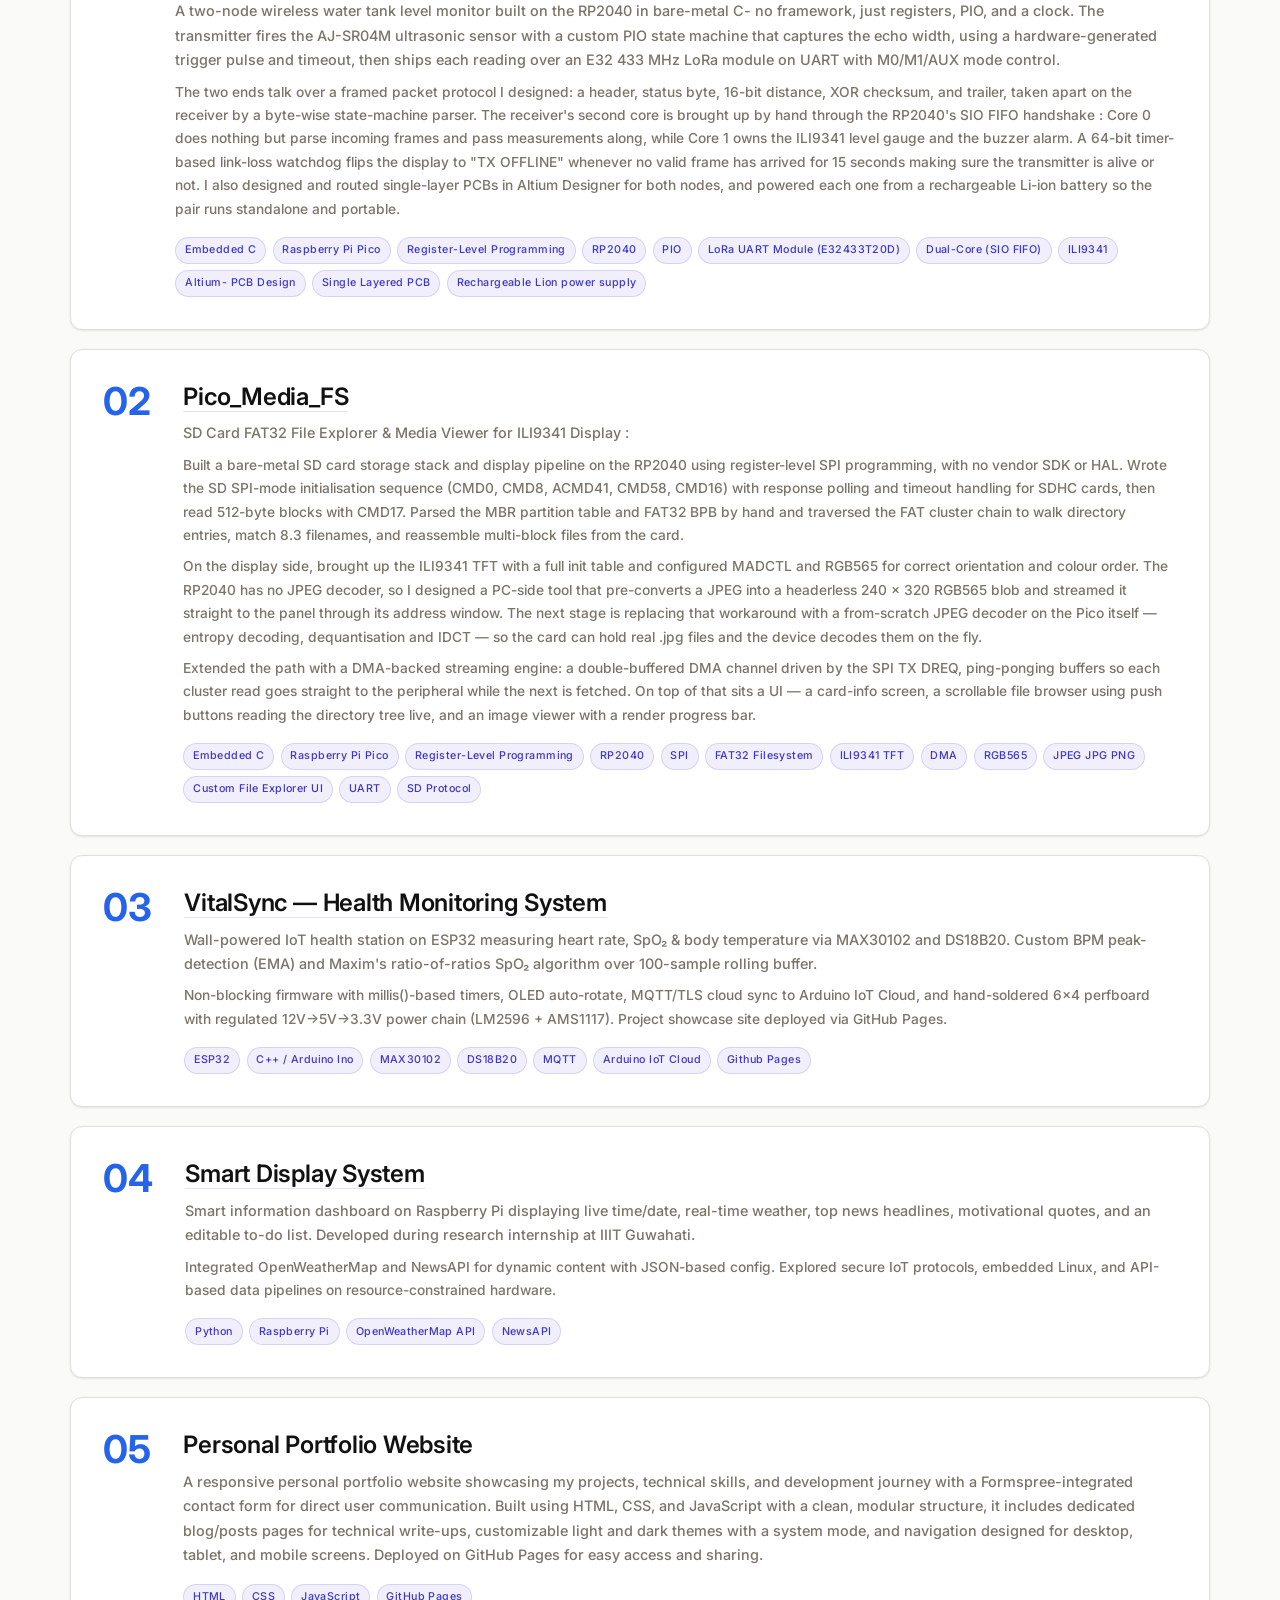
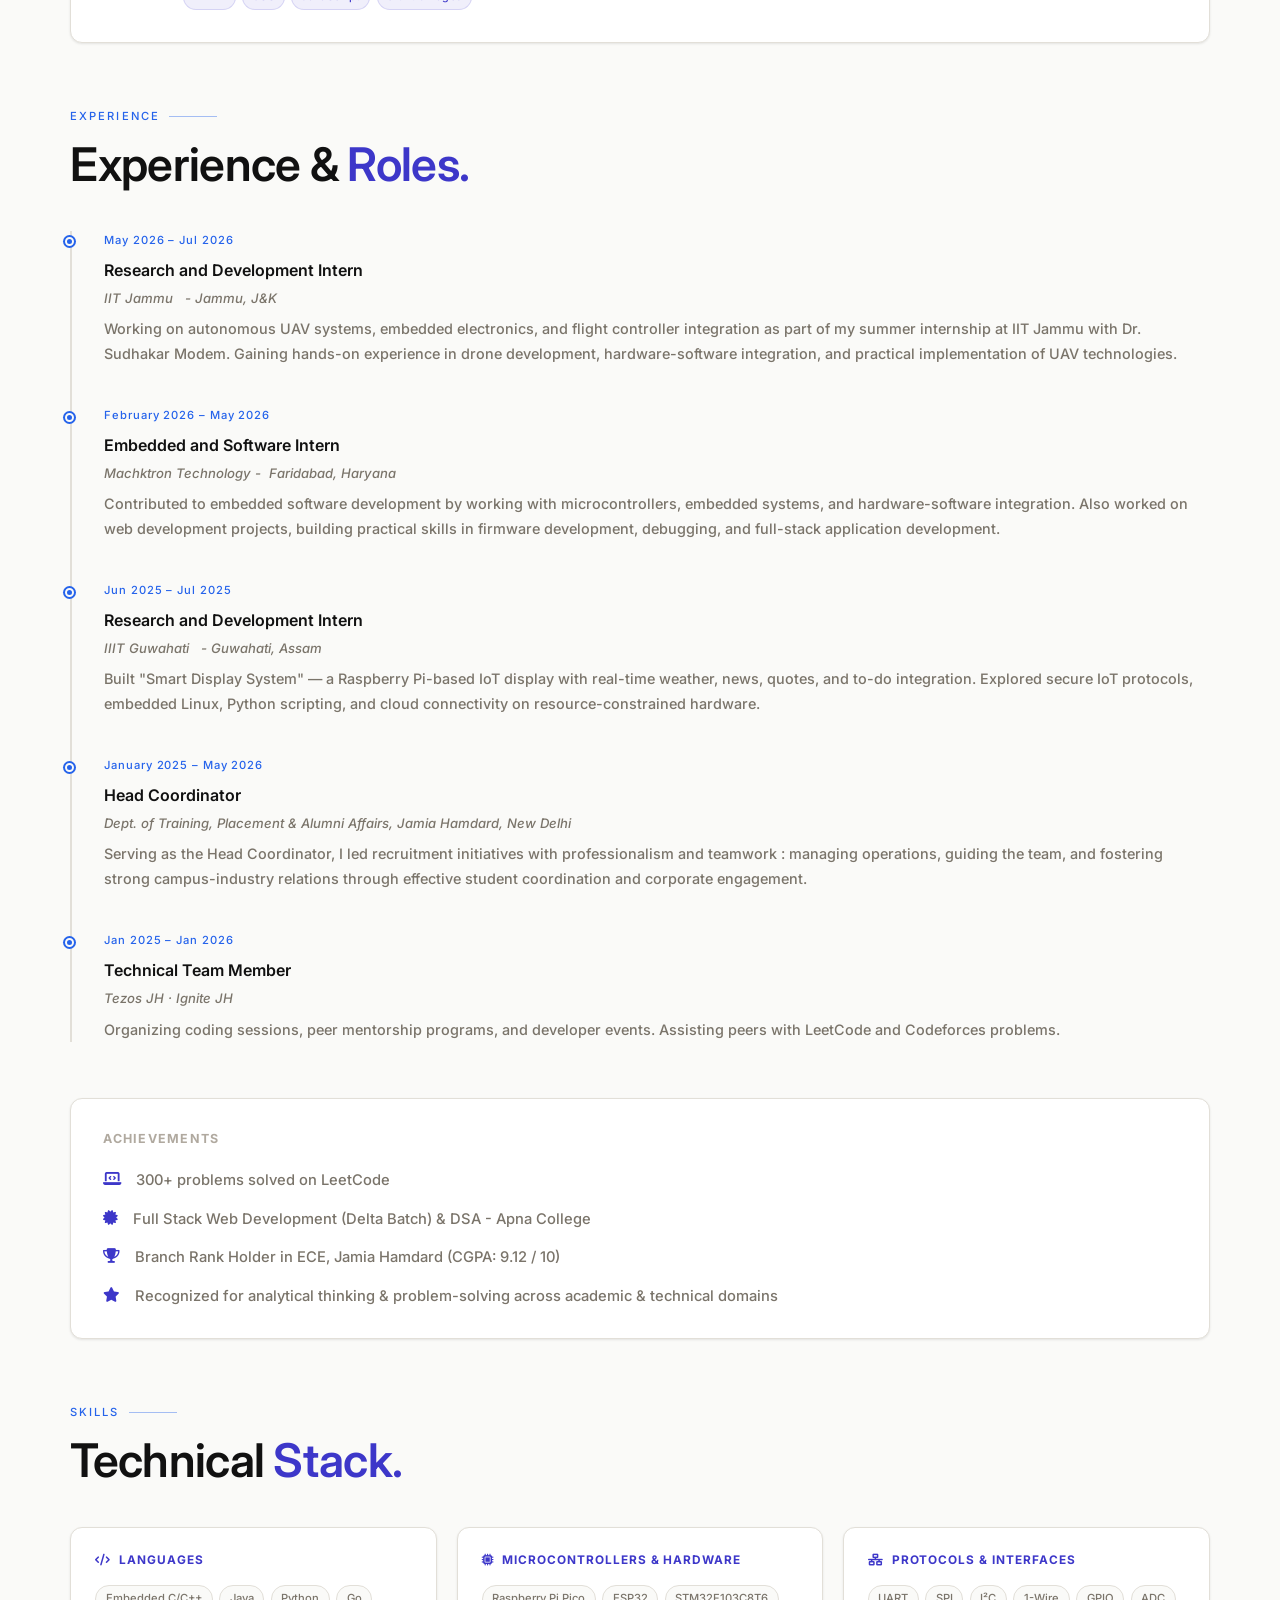
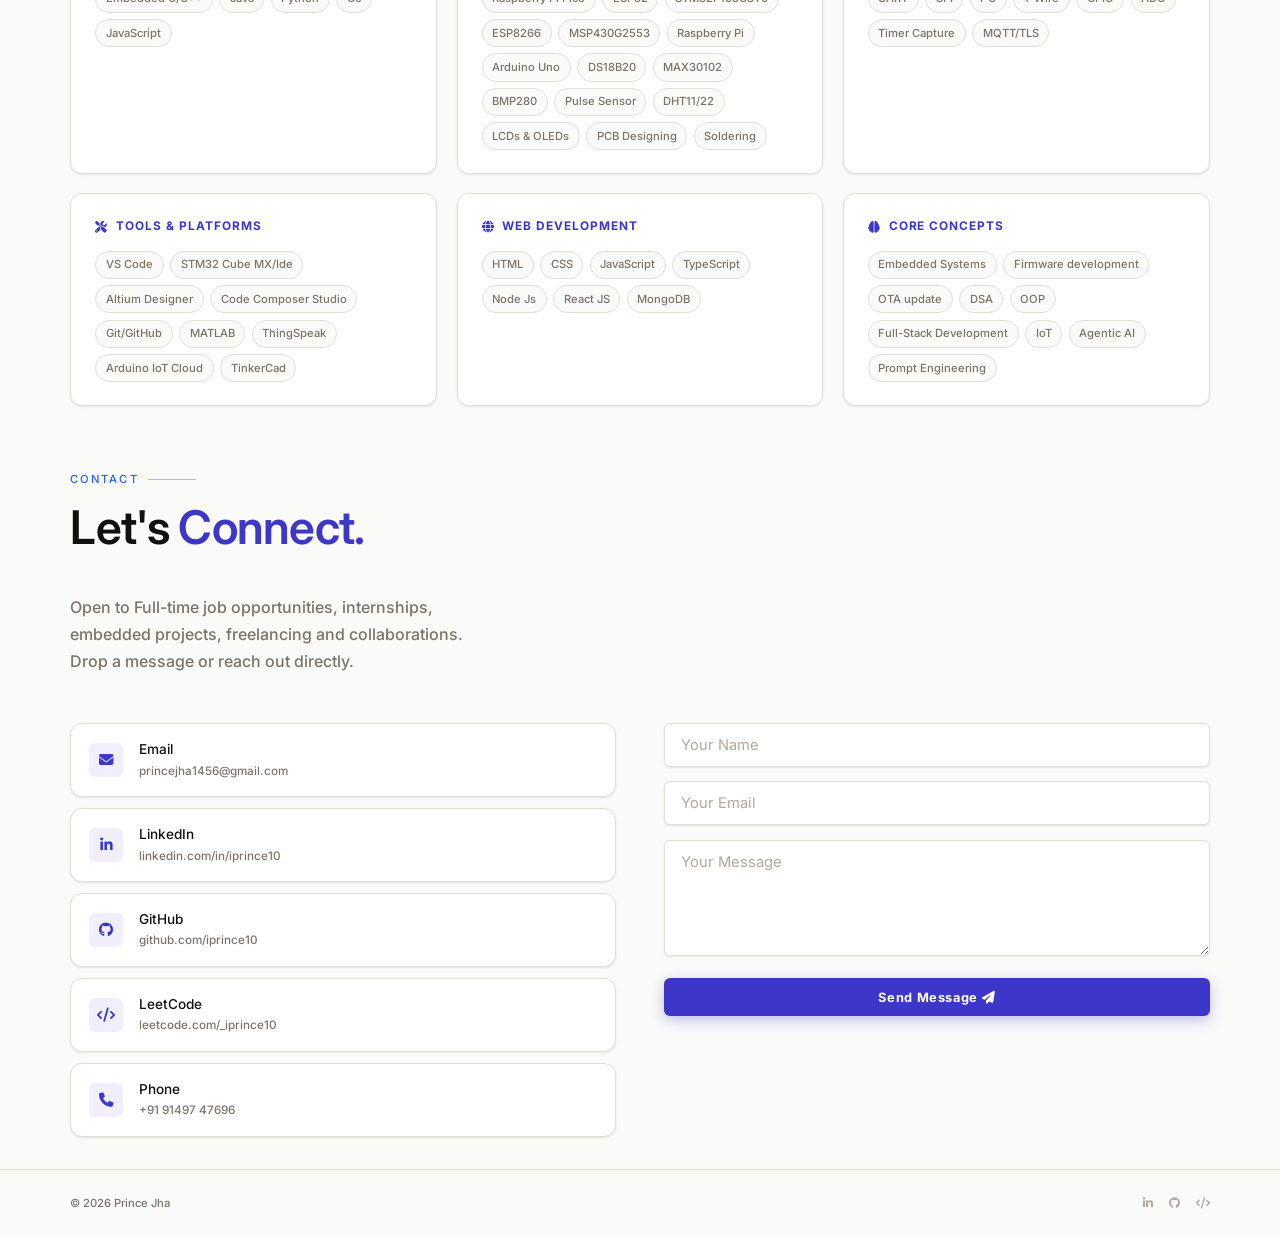
==== commit 6be47ffc: "Updates done" ====
--- a/index.html
+++ b/index.html
@@ -4,8 +4,9 @@
 <head>
   <meta charset="UTF-8" />
   <meta name="viewport" content="width=device-width, initial-scale=1.0" />
+  <meta name="google-site-verification" content="GPD7_Bmmzzz6AXN8RaMKAcbfKysCxMPs99P4zymcpaY" />
   <script src="/theme.js"></script>
-  <title>Prince Jha — Embedded Engineer</title>
+  <title>Prince Jha — Embedded Software Engineer</title>
   <link rel="stylesheet" href="style.css" />
   <link href="https://fonts.googleapis.com/css2?family=Inter:wght@400;500;600;700&display=swap" rel="stylesheet" />
   <link rel="stylesheet" href="https://cdnjs.cloudflare.com/ajax/libs/font-awesome/6.5.0/css/all.min.css" />
@@ -49,7 +50,7 @@
     <div class="hero-identity">
       <!-- <p class="hero-tag">BTECH ECE UNderGrad @ Jamia Hamdard</p> -->
       <h1 class="hero-name">Prince <span class="accent">Jha</span></h1>
-      <p class="hero-sub">Embedded Software Engineer building real-time hardware–software solutions.</p>
+      <p class="hero-sub">Embedded Software Engineer & Firmware Developer building real-time hardware–software solutions.</p>
       <div class="hero-cta">
         <a href="#projects" class="btn-primary">View Projects</a>
         <a href="#contact" class="btn-outline">Get in Touch</a>
@@ -88,11 +89,11 @@
         <div class="about-text">
           <h2 class="section-title">Building at the<br><span class="accent">hardware–software edge.</span></h2>
           <p>I’m a final-year Electronics & Communication Engineering student at Jamia Hamdard, New Delhi, holding
-            a cummulative CGPA of 9.12. My work spans both hardware and software domains including embedded
+            a cumulative CGPA of 9.12. My work spans both hardware and software domains including embedded
             systems software and firmware development, circuit designing & prototyping, web development and sensor
             interfacing.</p>
-          <p>I focus on building end-to-end solutions involving bare-metal programming, IoT pipelines, real-time data
-            processing, and full-stack integration. I work across the stack: communication protocols,
+          <p>I focus on building end-to-end solutions involving bare-metal register-mapped programming, IoT pipelines, real-time data
+            processing, and full-stack integration. I work across : communication protocols,
             cloud synchronization, embedded firmware development, PCB prototyping, ADC calibration, backend systems and
             interactive web interfaces.</p>
           <!-- <div class="about-stats">
@@ -201,7 +202,7 @@
           <div class="project-number">03</div>
           <div class="project-body">
             <!-- <h3>VitalSync — Health Monitoring System</h3> -->
-            <h2><a href="https://iprince10.github.io/VitalSync_HealthMonitoringSystem/" target="_blank">VitalSync —
+            <h2><a href="https://princejha.is-a.dev/VitalSync_HealthMonitoringSystem/" target="_blank">VitalSync —
                 Health Monitoring System</a></h2>
             <p>Wall-powered IoT health station on ESP32 measuring heart rate, SpO₂ &amp; body temperature via MAX30102
               and DS18B20. Custom BPM peak-detection (EMA) and Maxim's ratio-of-ratios SpO₂ algorithm over 100-sample
